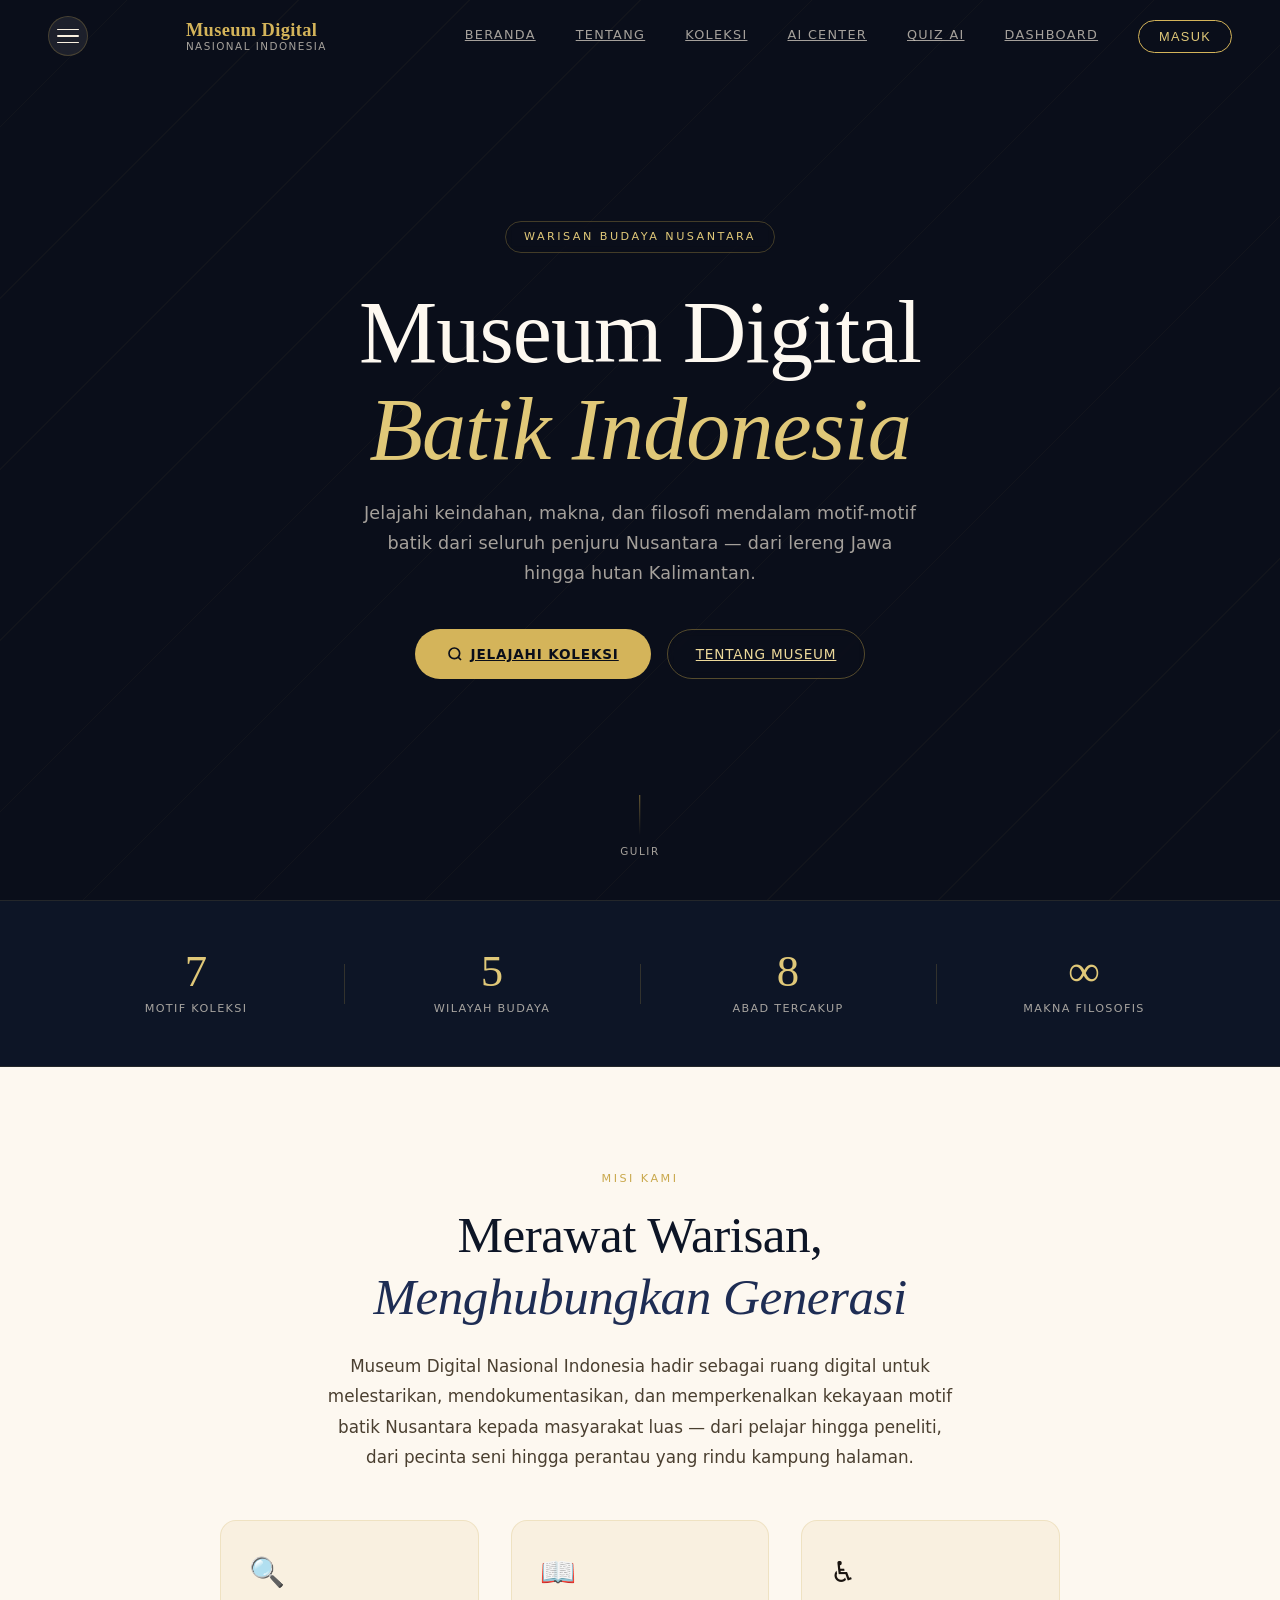
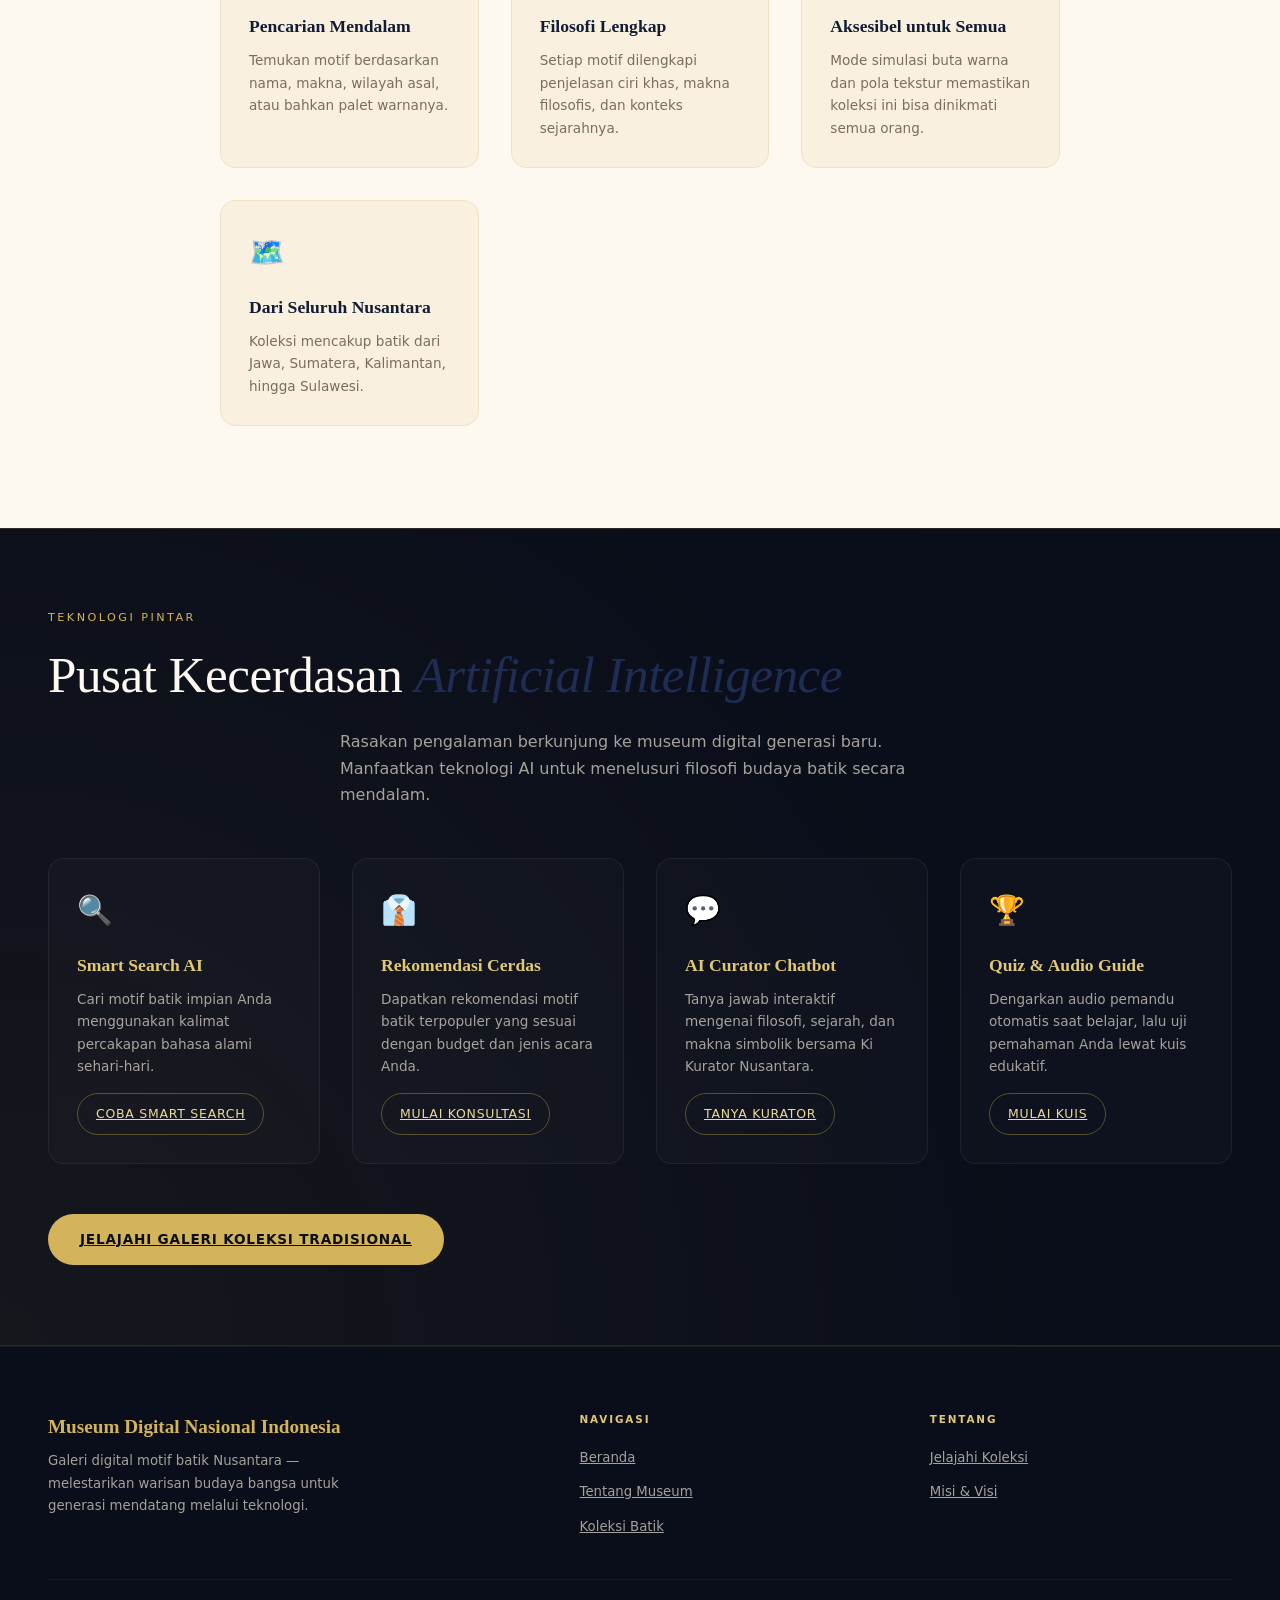
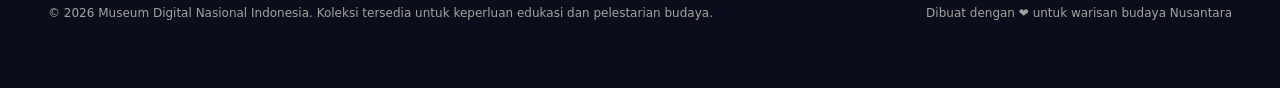
==== index.html @ 7e03e8d4 "Update: Museum Digital" ====
<!DOCTYPE html>
<html lang="id">
  <head>
    <meta charset="UTF-8" />
    <meta name="viewport" content="width=device-width, initial-scale=1.0" />
    <meta name="theme-color" content="#0a0e1a" />
    <meta
      name="description"
      content="Museum Digital Nasional Indonesia — Galeri digital motif batik Nusantara. Jelajahi kekayaan warisan budaya batik dari seluruh penjuru Indonesia."
    />
    <meta name="keywords" content="batik, batik Indonesia, motif batik, museum batik, warisan budaya, Nusantara, galeri batik" />
    <meta name="author" content="Museum Digital Nasional Indonesia" />

    <!-- Open Graph -->
    <meta property="og:type" content="website" />
    <meta property="og:title" content="Museum Digital Nasional Indonesia — Galeri Batik Nusantara" />
    <meta property="og:description" content="Jelajahi koleksi digital motif batik warisan budaya Indonesia — makna, filosofi, dan keindahan dari seluruh Nusantara." />
    <meta property="og:locale" content="id_ID" />

    <title>Museum Digital Nasional Indonesia — Galeri Batik Nusantara</title>

    <!-- Preconnect font -->
    <!-- CSS -->
    <link rel="stylesheet" href="css/style.css" />
    <link rel="stylesheet" href="css/home.css" />
  </head>

  <body>
    <!-- Page transition veil -->
    <div id="page-veil" aria-hidden="true"></div>

    <!-- ===================== NAVBAR ===================== -->
    <nav id="navbar" role="navigation" aria-label="Navigasi utama">
      <div class="navbar__inner">
        <button
          id="accessibility-toggle"
          class="accessibility-toggle"
          aria-label="Buka panel aksesibilitas"
          aria-expanded="false"
          aria-controls="colorblind-popup"
          type="button"
        >
          <span class="accessibility-toggle__line"></span>
          <span class="accessibility-toggle__line"></span>
          <span class="accessibility-toggle__line"></span>
        </button>

        <a href="#hero" class="navbar__logo" aria-label="Museum Digital Nasional Indonesia — ke halaman utama">
          <span class="navbar__logo-title">Museum Digital</span>
          <span class="navbar__logo-sub">Nasional Indonesia</span>
        </a>

        <!-- Hamburger (mobile) -->
        <button
          id="hamburger"
          aria-label="Buka menu navigasi"
          aria-expanded="false"
          aria-controls="nav-menu"
          type="button"
        >
          <span class="hamburger__line"></span>
          <span class="hamburger__line"></span>
          <span class="hamburger__line"></span>
        </button>

        <div id="nav-menu" role="menubar">
          <a href="index.html" class="nav-link nav-link--active" role="menuitem">Beranda</a>
          <a href="about.html" class="nav-link" role="menuitem">Tentang</a>
          <a href="explorer.html" class="nav-link" role="menuitem">Koleksi</a>
          <a href="ai-center.html" class="nav-link" role="menuitem">AI Center</a>
          <a href="quiz.html" class="nav-link" role="menuitem">Quiz AI</a>
          <a href="dashboard.html" class="nav-link" role="menuitem">Dashboard</a>
          <button id="admin-panel-button" class="nav-link nav-link--button btn-small" type="button" aria-label="Buka panel admin" hidden>Admin</button>
          <button id="login-button" class="nav-link nav-link--button" type="button" aria-label="Masuk atau profil pengguna">Masuk</button>
        </div>
      </div>
    </nav>

    <!-- ===================== HERO ===================== -->
    <section id="hero" aria-labelledby="hero-heading">
      <!-- Video latar -->
      <video
        id="hero-video"
        autoplay
        muted
        loop
        playsinline
        preload="auto"
        aria-hidden="true"
      >
        <source src="video/batik.mp4" type="video/mp4" />
      </video>

      <div class="hero__overlay" aria-hidden="true"></div>
      <div class="hero__ornament" aria-hidden="true"></div>

      <div class="hero__content">
        <span class="hero__eyebrow">Warisan Budaya Nusantara</span>

        <h1 class="hero__title" id="hero-heading">
          Museum Digital
          <em>Batik Indonesia</em>
        </h1>

        <p class="hero__subtitle">
          Jelajahi keindahan, makna, dan filosofi mendalam motif-motif batik
          dari seluruh penjuru Nusantara — dari lereng Jawa hingga hutan Kalimantan.
        </p>

        <div class="hero__cta-group">
          <a href="explorer.html" id="hero-cta" class="btn-primary" aria-label="Jelajahi koleksi batik">
            <svg width="16" height="16" viewBox="0 0 24 24" fill="none" stroke="currentColor" stroke-width="2.5" aria-hidden="true">
              <circle cx="11" cy="11" r="8"/><line x1="21" y1="21" x2="16.65" y2="16.65"/>
            </svg>
            Jelajahi Koleksi
          </a>
          <a href="#tentang" class="btn-ghost">
            Tentang Museum
          </a>
        </div>
      </div>

      <div class="hero__scroll-hint" aria-hidden="true">
        <div class="hero__scroll-arrow"></div>
        <span>Gulir</span>
      </div>
    </section>

    <!-- ===================== STATS ===================== -->
    <div id="stats" role="region" aria-label="Statistik koleksi">
      <div class="stats__inner">
        <div class="stat-item">
          <span class="stat-item__value" id="stat-count">—</span>
          <span class="stat-item__label">Motif Koleksi</span>
        </div>
        <div class="stat-item">
          <span class="stat-item__value" id="stat-regions">—</span>
          <span class="stat-item__label">Wilayah Budaya</span>
        </div>
        <div class="stat-item">
          <span class="stat-item__value" id="stat-centuries">—</span>
          <span class="stat-item__label">Abad Tercakup</span>
        </div>
        <div class="stat-item">
          <span class="stat-item__value">∞</span>
          <span class="stat-item__label">Makna Filosofis</span>
        </div>
      </div>
    </div>

    <!-- ===================== TENTANG ===================== -->
    <section id="tentang" aria-labelledby="tentang-heading">
      <div class="tentang__inner">
        <span class="section-eyebrow reveal">Misi Kami</span>
        <h2 class="section-title reveal" id="tentang-heading">
          Merawat Warisan,<br />
          <em>Menghubungkan Generasi</em>
        </h2>
        <p class="tentang__desc reveal">
          Museum Digital Nasional Indonesia hadir sebagai ruang digital untuk melestarikan,
          mendokumentasikan, dan memperkenalkan kekayaan motif batik Nusantara kepada
          masyarakat luas — dari pelajar hingga peneliti, dari pecinta seni hingga perantau
          yang rindu kampung halaman.
        </p>

        <div class="tentang__features">
          <div class="feature-card reveal">
            <span class="feature-card__icon" aria-hidden="true">🔍</span>
            <h3 class="feature-card__title">Pencarian Mendalam</h3>
            <p class="feature-card__desc">
              Temukan motif berdasarkan nama, makna, wilayah asal, atau bahkan palet warnanya.
            </p>
          </div>
          <div class="feature-card reveal">
            <span class="feature-card__icon" aria-hidden="true">📖</span>
            <h3 class="feature-card__title">Filosofi Lengkap</h3>
            <p class="feature-card__desc">
              Setiap motif dilengkapi penjelasan ciri khas, makna filosofis, dan konteks sejarahnya.
            </p>
          </div>
          <div class="feature-card reveal">
            <span class="feature-card__icon" aria-hidden="true">♿</span>
            <h3 class="feature-card__title">Aksesibel untuk Semua</h3>
            <p class="feature-card__desc">
              Mode simulasi buta warna dan pola tekstur memastikan koleksi ini bisa dinikmati semua orang.
            </p>
          </div>
          <div class="feature-card reveal">
            <span class="feature-card__icon" aria-hidden="true">🗺️</span>
            <h3 class="feature-card__title">Dari Seluruh Nusantara</h3>
            <p class="feature-card__desc">
              Koleksi mencakup batik dari Jawa, Sumatera, Kalimantan, hingga Sulawesi.
            </p>
          </div>
        </div>
      </div>
    </section>

    <!-- ===================== AI CENTER PORTAL ===================== -->
    <section id="ai-portal" aria-labelledby="ai-portal-heading" style="padding: 80px clamp(1.5rem, 5vw, 3rem); background: radial-gradient(circle at bottom left, rgba(201,168,76,0.06), transparent 70%), var(--navy-900); color: var(--ivory-100);">
      <div style="max-width: var(--max-width); margin: 0 auto;">
        <div class="text-center" style="margin-bottom: 50px;">
          <span class="section-eyebrow reveal" style="color: var(--gold-400);">Teknologi Pintar</span>
          <h2 class="section-title reveal" id="ai-portal-heading" style="color: var(--ivory-100); margin-top: 10px;">
            Pusat Kecerdasan <em>Artificial Intelligence</em>
          </h2>
          <p class="reveal" style="color: var(--text-light-muted); max-width: 600px; margin: 15px auto 0;">
            Rasakan pengalaman berkunjung ke museum digital generasi baru. Manfaatkan teknologi AI untuk menelusuri filosofi budaya batik secara mendalam.
          </p>
        </div>

        <div class="tentang__features" style="margin-top: 30px;">
          <div class="feature-card reveal" style="background: rgba(255,255,255,0.02); border: 1px solid rgba(255,255,255,0.06);">
            <span class="feature-card__icon" aria-hidden="true">🔍</span>
            <h3 class="feature-card__title" style="color: var(--gold-300);">Smart Search AI</h3>
            <p class="feature-card__desc" style="color: var(--text-light-muted);">
              Cari motif batik impian Anda menggunakan kalimat percakapan bahasa alami sehari-hari.
            </p>
            <a href="ai-center.html" class="btn-ghost btn-small" style="margin-top: 15px; display: inline-block;">Coba Smart Search</a>
          </div>

          <div class="feature-card reveal" style="background: rgba(255,255,255,0.02); border: 1px solid rgba(255,255,255,0.06);">
            <span class="feature-card__icon" aria-hidden="true">👔</span>
            <h3 class="feature-card__title" style="color: var(--gold-300);">Rekomendasi Cerdas</h3>
            <p class="feature-card__desc" style="color: var(--text-light-muted);">
              Dapatkan rekomendasi motif batik terpopuler yang sesuai dengan budget dan jenis acara Anda.
            </p>
            <a href="ai-center.html" class="btn-ghost btn-small" style="margin-top: 15px; display: inline-block;">Mulai Konsultasi</a>
          </div>

          <div class="feature-card reveal" style="background: rgba(255,255,255,0.02); border: 1px solid rgba(255,255,255,0.06);">
            <span class="feature-card__icon" aria-hidden="true">💬</span>
            <h3 class="feature-card__title" style="color: var(--gold-300);">AI Curator Chatbot</h3>
            <p class="feature-card__desc" style="color: var(--text-light-muted);">
              Tanya jawab interaktif mengenai filosofi, sejarah, dan makna simbolik bersama Ki Kurator Nusantara.
            </p>
            <a href="ai-center.html" class="btn-ghost btn-small" style="margin-top: 15px; display: inline-block;">Tanya Kurator</a>
          </div>

          <div class="feature-card reveal" style="background: rgba(255,255,255,0.02); border: 1px solid rgba(255,255,255,0.06);">
            <span class="feature-card__icon" aria-hidden="true">🏆</span>
            <h3 class="feature-card__title" style="color: var(--gold-300);">Quiz & Audio Guide</h3>
            <p class="feature-card__desc" style="color: var(--text-light-muted);">
              Dengarkan audio pemandu otomatis saat belajar, lalu uji pemahaman Anda lewat kuis edukatif.
            </p>
            <a href="quiz.html" class="btn-ghost btn-small" style="margin-top: 15px; display: inline-block;">Mulai Kuis</a>
          </div>
        </div>

        <div class="text-center" style="margin-top: 50px;">
          <a href="explorer.html" class="btn-primary">Jelajahi Galeri Koleksi Tradisional</a>
        </div>
      </div>
    </section>

    <aside id="colorblind-popup" class="colorblind-popup" role="dialog" aria-modal="true" aria-labelledby="cb-popup-title" hidden aria-hidden="true">
      <button id="colorblind-popup-close" class="colorblind-popup__close" aria-label="Tutup mode aksesibilitas" type="button">
        ×
      </button>
      <div class="colorblind-popup__header">
        <p class="cb-mode-group__title">Mode Aksesibilitas</p>
        <h3 id="cb-popup-title" class="colorblind-popup__title">Simulasi Buta Warna</h3>
        <p class="colorblind-popup__text">Klik tombol di bawah untuk melihat bagaimana tampilan batik berubah sesuai tipe buta warna.</p>
      </div>

      <div class="colorblind-popup__content">
          <button class="cb-btn cb-btn--active" data-cb-mode="normal" aria-pressed="true" aria-label="Mode tampilan normal">
            <span class="cb-btn__dot" style="background: linear-gradient(135deg, #e74c3c 33%, #2ecc71 33% 66%, #3498db 66%);"></span>
            Normal
          </button>

          <button class="cb-btn" data-cb-mode="protanopia" aria-pressed="false" aria-label="Simulasi Protanopia — buta warna merah">
            <span class="cb-btn__dot" style="background: linear-gradient(135deg, #808000 33%, #808000 33% 66%, #3498db 66%);"></span>
            Protanopia
          </button>

          <button class="cb-btn" data-cb-mode="deuteranopia" aria-pressed="false" aria-label="Simulasi Deuteranopia — buta warna hijau">
            <span class="cb-btn__dot" style="background: linear-gradient(135deg, #c8a000 33%, #c8a000 33% 66%, #3498db 66%);"></span>
            Deuteranopia
          </button>

          <button class="cb-btn" data-cb-mode="tritanopia" aria-pressed="false" aria-label="Simulasi Tritanopia — buta warna biru">
            <span class="cb-btn__dot" style="background: linear-gradient(135deg, #e74c3c 33%, #00b0b0 33% 66%, #00b0b0 66%);"></span>
            Tritanopia
          </button>

          <p id="cb-status" class="colorblind-popup__status" aria-live="polite" aria-atomic="true">
            Mode tampilan: Normal
          </p>
          <p id="cb-description" class="colorblind-popup__description">Tampilan normal tanpa simulasi buta warna.</p>
        </div>
      </aside>

    <aside id="login-modal" class="login-modal" role="dialog" aria-modal="true" aria-labelledby="login-title" hidden aria-hidden="true">
      <button id="login-close-btn" class="login-modal__close" aria-label="Tutup login" type="button">×</button>
      <div class="login-modal__header">
        <h3 id="login-title">Masuk ke Akun</h3>
        <p class="login-modal__text">Masuk untuk menyimpan motif favorit, membuat akun, atau akses panel admin jika Anda admin.</p>
      </div>
      <div class="login-mode-switch">
        <button type="button" id="login-mode-btn" class="login-mode-btn login-mode-btn--active">Masuk</button>
        <button type="button" id="register-mode-btn" class="login-mode-btn">Daftar</button>
      </div>
      <form id="login-form" class="login-form" autocomplete="off">
        <label class="login-form__label">
          Nama Pengguna
          <input id="login-username" name="username" type="text" required autocomplete="username" />
        </label>
        <label class="login-form__label">
          Kata Sandi
          <input id="login-password" name="password" type="password" required autocomplete="current-password" />
        </label>

        <button id="auth-submit-btn" type="submit" class="btn-primary btn-full">Masuk</button>
        <p id="auth-hint" class="login-form__note">Jika belum punya akun, daftar dulu.</p>
      </form>
      <button id="logout-button" class="btn-ghost btn-full" type="button" hidden>Keluar</button>
      <p id="login-message" class="login-modal__message" aria-live="polite"></p>
    </aside>
    <aside id="admin-panel" class="admin-panel" role="dialog" aria-modal="true" aria-labelledby="admin-panel-title" hidden aria-hidden="true">
      <button id="admin-panel-close" class="admin-panel__close" aria-label="Tutup panel admin" type="button">×</button>
      <div class="admin-panel__header">
        <h3 id="admin-panel-title">Panel Admin</h3>
        <p class="admin-panel__text">Pilih motif yang sudah ada agar data terisi otomatis, atau pilih tambah motif baru.</p>
      </div>
      <form id="admin-form" class="admin-form" autocomplete="off">
        <label class="admin-form__label">
          Pilih Data Batik
          <select id="admin-template" name="template">
            <option value="">Tambah motif baru</option>
          </select>
        </label>
        <div class="admin-form__row">
          <label class="admin-form__label">Nama Motif<input id="admin-name" name="name" type="text" required /></label>
          <label class="admin-form__label">Asal Motif<input id="admin-origin" name="origin" type="text" required /></label>
        </div>
        <div class="admin-form__row">
          <label class="admin-form__label">Abad<input id="admin-century" name="century" type="text" placeholder="XVI" required /></label>
          <label class="admin-form__label">Wilayah<select id="admin-region" name="region" required></select></label>
        </div>
        <div class="admin-form__row">
          <label class="admin-form__label">Path / URL Gambar<input id="admin-image-url" name="imageUrl" type="text" placeholder="img/ceplok-gayo.jpg atau https://..." /></label>
          <label class="admin-form__label">Unggah Foto Utama<input id="admin-image-file" name="imageFile" type="file" accept="image/*" /></label>
        </div>
        <label class="admin-form__label">Foto Terkait (pisahkan dengan koma)<input id="admin-samples" name="samples" type="text" placeholder="img/samples/... , img/samples/..." /></label>
        <label class="admin-form__label">
          Tambah Foto Terkait
          <input id="admin-sample-files" name="sampleFiles" type="file" accept="image/*" multiple />
          <span id="admin-sample-file-status" class="admin-form__hint">Belum ada foto terkait baru dipilih.</span>
        </label>
        <div id="admin-sample-list" class="admin-sample-list" aria-live="polite"></div>
        <div class="admin-form__row admin-form__preview-row">
          <div class="admin-image-preview-wrap">
            <img id="admin-image-preview" class="admin-image-preview" alt="Pratinjau gambar motif" src="" hidden />
            <span id="admin-image-placeholder" class="admin-image-placeholder">Pratinjau gambar akan muncul di sini.</span>
          </div>
        </div>
        <label class="admin-form__label">Ciri Khas Motif<textarea id="admin-feature" name="feature" rows="3" required></textarea></label>
        <label class="admin-form__label">Makna<textarea id="admin-meaning" name="meaning" rows="3" required></textarea></label>
        <label class="admin-form__label">Deskripsi<textarea id="admin-description" name="description" rows="3" required></textarea></label>
        <label class="admin-form__label">Warna Utama (pisahkan dengan koma)<input id="admin-colors" name="colors" type="text" placeholder="Biru Indigo, Merah Tua" required /></label>
        <label class="admin-form__label">Tag Subjek (pisahkan dengan koma)<input id="admin-subjects" name="subjects" type="text" placeholder="Tekstil, Batik Pesisir" /></label>
        <label class="admin-form__label">Nomor Inventaris<input id="admin-accession" name="accession" type="text" placeholder="MDN-2024-XXX" /></label>
        <div style="display:flex; gap:10px;">
          <button id="admin-submit-btn" type="submit" class="btn-primary btn-full">Tambah Motif</button>
          <button id="admin-delete-btn" type="button" class="btn-primary btn-full" style="display:none; background-color:var(--burgundy-500);">Hapus Motif</button>
        </div>
      </form>
      <p id="admin-message" class="admin-message" aria-live="polite"></p>
    </aside>

    <!-- ===================== FOOTER ===================== -->
    <footer id="footer" role="contentinfo">
      <div class="footer__inner">
        <div>
          <p class="footer__brand-name">Museum Digital Nasional Indonesia</p>
          <p class="footer__brand-desc">
            Galeri digital motif batik Nusantara — melestarikan warisan budaya
            bangsa untuk generasi mendatang melalui teknologi.
          </p>
        </div>

        <div>
          <p class="footer__col-title">Navigasi</p>
          <ul class="footer__links">
            <li><a href="#hero">Beranda</a></li>
            <li><a href="#tentang">Tentang Museum</a></li>
            <li><a href="#koleksi">Koleksi Batik</a></li>
          </ul>
        </div>

        <div>
          <p class="footer__col-title">Tentang</p>
          <ul class="footer__links">
            <li><a href="#koleksi">Jelajahi Koleksi</a></li>
            <li><a href="#tentang">Misi & Visi</a></li>
          </ul>
        </div>
      </div>

      <div class="footer__bottom">
        <p>
          © <span id="footer-year"></span> Museum Digital Nasional Indonesia.
          Koleksi tersedia untuk keperluan edukasi dan pelestarian budaya.
        </p>
        <p>Dibuat dengan ❤️ untuk warisan budaya Nusantara</p>
      </div>
    </footer>

    <!-- ===================== SCRIPTS ===================== -->
    <!-- Urutan penting: data → komponen → main -->
    <script src="js/data.js"></script>
    <script src="js/nav.js"></script>
    <script src="js/colorblind.js"></script>
    <script src="js/modal.js"></script>
    <script src="js/auth.js"></script>
    <script src="js/admin.js"></script>
    <script src="js/main.js"></script>

    <!-- Tahun footer -->
    <script>
      const el = document.getElementById("footer-year");
      if (el) el.textContent = new Date().getFullYear();
    </script>
  </body>
</html>
---- css/style.css ----
/* ===================================================================
   style.css — Museum Digital Nasional Indonesia
   Palet: Navy tua, Gold/Emas, Ivory/Krem
   Font: Cormorant Garamond (display) + DM Sans (body)
   =================================================================== */

/* --- 1. FONT --- */
/* Memakai font sistem gratis agar tidak bergantung pada CDN eksternal */

/* --- 2. TOKEN DESAIN --- */
:root {
  --navy-900: #0a0e1a;
  --navy-800: #0d1526;
  --navy-700: #111d35;
  --navy-600: #162140;
  --navy-500: #1e2d54;
  --navy-400: #2d4270;

  --gold-500: #c9a84c;
  --gold-400: #d4b45a;
  --gold-300: #e0c878;
  --gold-200: #edd99a;
  --gold-100: #f7eec6;

  --ivory-100: #fdf8f0;
  --ivory-200: #f9f0e0;
  --ivory-300: #f0e4c8;

  --text-primary: #1a1410;
  --text-secondary: #4a3f30;
  --text-muted: #7a6d5e;
  --text-light: #f9f0e0;
  --text-light-muted: rgba(249, 240, 224, 0.65);

  --font-display: Georgia, "Times New Roman", serif;
  --font-body: system-ui, -apple-system, BlinkMacSystemFont, "Segoe UI", sans-serif;

  --radius-sm: 4px;
  --radius-md: 8px;
  --radius-lg: 16px;
  --radius-xl: 24px;

  --shadow-sm: 0 1px 4px rgba(10, 14, 26, 0.12);
  --shadow-md: 0 4px 20px rgba(10, 14, 26, 0.18);
  --shadow-lg: 0 8px 40px rgba(10, 14, 26, 0.28);
  --shadow-xl: 0 16px 60px rgba(10, 14, 26, 0.4);

  --transition-fast: 150ms ease;
  --transition-base: 280ms cubic-bezier(0.4, 0, 0.2, 1);
  --transition-slow: 480ms cubic-bezier(0.4, 0, 0.2, 1);

  --nav-height: 72px;
  --sidebar-width: 280px;
  --max-width: 1340px;
}

/* --- 3. RESET & BASE --- */
*, *::before, *::after { box-sizing: border-box; margin: 0; padding: 0; }

html {
  scroll-behavior: smooth;
  -webkit-font-smoothing: antialiased;
  text-rendering: optimizeLegibility;
}

@media (prefers-reduced-motion: reduce) {
  html { scroll-behavior: auto; }
  *, *::before, *::after { animation-duration: 0.01ms !important; transition-duration: 0.01ms !important; }
}

body {
  font-family: var(--font-body);
  font-size: 1rem;
  line-height: 1.65;
  color: var(--text-primary);
  background-color: var(--ivory-100);
  overflow-x: hidden;
}

body.dark-page {
  background-color: var(--navy-900) !important;
  color: var(--ivory-100) !important;
}

body.body--modal-open,
body.body--menu-open,
body.body--cb-open { overflow: hidden; }

#page-veil {
  position: fixed; inset: 0; z-index: 190;
  background: var(--navy-900);
  opacity: 0; pointer-events: none;
  transition: opacity var(--transition-slow);
}
#page-veil.page-veil--active { opacity: 1; pointer-events: all; }

/* --- 5. NAVBAR --- */
#navbar {
  position: fixed; top: 0; left: 0; right: 0; z-index: 100;
  height: var(--nav-height);
  display: flex; align-items: center;
  padding: 0 clamp(1.5rem, 4vw, 3rem);
  background: transparent;
  transition: background var(--transition-base), box-shadow var(--transition-base), backdrop-filter var(--transition-base);
}

#navbar.navbar--scrolled {
  background: rgba(10, 14, 26, 0.96);
  backdrop-filter: blur(12px) saturate(1.4);
  -webkit-backdrop-filter: blur(12px) saturate(1.4);
  box-shadow: 0 1px 0 rgba(201, 168, 76, 0.15), var(--shadow-md);
}

.navbar__inner {
  position: relative;
  display: flex; align-items: center; justify-content: space-between;
  width: 100%; max-width: var(--max-width); margin: 0 auto;
}

.navbar__logo {
  display: flex; flex-direction: column; line-height: 1;
  text-decoration: none;
  margin: 0 auto;
}
.navbar__logo-title {
  font-family: var(--font-display); font-size: 1.15rem; font-weight: 600;
  color: var(--gold-400); letter-spacing: 0.02em;
}
.navbar__logo-sub {
  font-size: 0.65rem; font-weight: 400; letter-spacing: 0.14em;
  text-transform: uppercase; color: var(--text-light-muted);
  margin-top: 1px;
}

#nav-menu {
  display: flex; align-items: center; gap: 2.5rem;
}

.nav-link {
  font-size: 0.8rem; font-weight: 500; letter-spacing: 0.1em;
  text-transform: uppercase; color: var(--text-light-muted);
  transition: color var(--transition-fast);
  position: relative; padding-bottom: 2px;
}
.nav-link::after {
  content: ""; position: absolute; bottom: -2px; left: 0; right: 0; height: 1px;
  background: var(--gold-400); transform: scaleX(0); transform-origin: left;
  transition: transform var(--transition-base);
}
.nav-link:hover { color: var(--text-light); }
.nav-link:hover::after,
.nav-link--active::after { transform: scaleX(1); }
.nav-link--active { color: var(--gold-300); }

.nav-link--button {
  background: transparent;
  border: 1px solid var(--gold-400);
  border-radius: 999px;
  padding: 8px 20px;
  color: var(--gold-300) !important;
  cursor: pointer;
  transition: background var(--transition-fast), color var(--transition-fast);
}
.nav-link--button:hover {
  background: var(--gold-400);
  color: var(--navy-900) !important;
}

/* Hamburger */
#hamburger {
  display: none; flex-direction: column; justify-content: center; gap: 5px;
  width: 40px; height: 40px; padding: 8px;
  background: none; border: none; cursor: pointer;
  z-index: 110; position: relative;
}
.accessibility-toggle {
  position: absolute; left: 0; top: 50%; transform: translateY(-50%);
  display: inline-flex; flex-direction: column; justify-content: center; gap: 5px;
  width: 40px; height: 40px; padding: 8px;
  border-radius: 999px; border: 1px solid rgba(201, 168, 76, 0.25);
  background: rgba(255, 255, 255, 0.08); color: var(--text-light);
  cursor: pointer; z-index: 120;
  backdrop-filter: blur(8px);
}
.accessibility-toggle:hover,
.accessibility-toggle:focus-visible {
  background: rgba(255, 255, 255, 0.14);
  outline: none;
}
.accessibility-toggle__line,
.hamburger__line {
  display: block; width: 100%; height: 1.5px;
  background: currentColor; border-radius: 2px;
  transition: transform var(--transition-base), opacity var(--transition-fast);
  transform-origin: center;
}

.colorblind-popup {
  position: fixed;
  top: 0;
  left: 0;
  width: min(380px, calc(100vw - 1rem));
  height: 100vh;
  max-height: 100vh;
  overflow: auto;
  background: rgba(10, 14, 26, 0.98);
  border: none;
  border-right: 1px solid rgba(201, 168, 76, 0.24);
  border-radius: 0;
  box-shadow: 28px 0 80px rgba(0, 0, 0, 0.5);
  padding: calc(var(--nav-height) + 1.5rem) 1.5rem 1.5rem;
  z-index: 220;
  backdrop-filter: blur(12px);
  animation: slideInLeft 0.3s cubic-bezier(0.16, 1, 0.3, 1) forwards;
}

@keyframes slideInLeft {
  from { transform: translateX(-100%); opacity: 0; }
  to { transform: translateX(0); opacity: 1; }
}
.colorblind-popup__header { margin-bottom: 0.9rem; padding-right: 2rem; }
.colorblind-popup__title {
  font-family: var(--font-display); font-size: 1.15rem; color: var(--ivory-100); margin-top: 0.25rem;
}
.colorblind-popup__text {
  margin-top: 0.75rem; color: var(--text-light-muted); font-size: 0.92rem; line-height: 1.6;
}
.colorblind-popup__content {
  display: flex; flex-direction: column; gap: 0.75rem;
}
.colorblind-popup__content .cb-btn {
  width: 100%; justify-content: flex-start;
}
.colorblind-popup__content .cb-btn:hover,
.colorblind-popup__content .cb-btn--active {
  background: rgba(255, 255, 255, 0.08);
}
.colorblind-popup__status {
  margin-top: 0.5rem; font-size: 0.78rem; color: var(--gold-300); font-style: italic;
}
.colorblind-popup__description {
  font-size: 0.88rem; color: var(--text-light-muted); line-height: 1.6; margin-top: 0.4rem;
}
#hamburger.hamburger--active .hamburger__line:nth-child(1) { transform: translateY(6.5px) rotate(45deg); }
#hamburger.hamburger--active .hamburger__line:nth-child(2) { opacity: 0; }
#hamburger.hamburger--active .hamburger__line:nth-child(3) { transform: translateY(-6.5px) rotate(-45deg); }

.accessibility-toggle__line {
  display: block; width: 100%; height: 1.5px; background: currentColor; border-radius: 2px;
}

/* --- 6. HERO --- */
#hero {
  position: relative; height: 100svh; min-height: 600px;
  display: flex; align-items: center; justify-content: center;
  overflow: hidden;
  background: var(--navy-900);
}

#hero-video {
  position: absolute; inset: 0; width: 100%; height: 100%;
  object-fit: cover; z-index: 0;
  opacity: 0.55;
}

/* Fallback jika video gagal */
.hero--no-video { background: linear-gradient(145deg, var(--navy-900) 0%, #1a2a5e 50%, var(--navy-800) 100%); }

.hero__overlay {
  position: absolute; inset: 0; z-index: 1;
  background: linear-gradient(
    180deg,
    rgba(10, 14, 26, 0.55) 0%,
    rgba(10, 14, 26, 0.3) 40%,
    rgba(10, 14, 26, 0.7) 80%,
    rgba(10, 14, 26, 0.9) 100%
  );
}

/* Dekorasi garis emas abstrak */
.hero__ornament {
  position: absolute; inset: 0; z-index: 1; pointer-events: none;
  background-image:
    repeating-linear-gradient(
      -45deg,
      transparent,
      transparent 120px,
      rgba(201, 168, 76, 0.04) 120px,
      rgba(201, 168, 76, 0.04) 121px
    );
}

.hero__content {
  position: relative; z-index: 2;
  text-align: center;
  padding: clamp(1rem, 4vw, 3rem);
  max-width: 820px;
}

.hero__eyebrow {
  display: inline-block;
  font-size: 0.7rem; font-weight: 500; letter-spacing: 0.22em;
  text-transform: uppercase; color: var(--gold-300);
  border: 1px solid rgba(201, 168, 76, 0.3);
  padding: 6px 18px; border-radius: 100px;
  margin-bottom: 2rem;
  backdrop-filter: blur(4px);
}

.hero__title {
  font-family: var(--font-display); font-weight: 300;
  font-size: clamp(2.6rem, 7vw, 5.5rem);
  color: var(--ivory-100); line-height: 1.1;
  letter-spacing: -0.01em;
  margin-bottom: 1.25rem;
}
.hero__title em {
  font-style: italic; color: var(--gold-300);
  display: block;
}

.hero__subtitle {
  font-size: clamp(0.9rem, 1.8vw, 1.1rem); font-weight: 300;
  color: var(--text-light-muted); line-height: 1.7;
  max-width: 560px; margin: 0 auto 2.5rem;
  letter-spacing: 0.01em;
}

.hero__cta-group { display: flex; gap: 1rem; justify-content: center; flex-wrap: wrap; }

.btn-primary {
  display: inline-flex; align-items: center; gap: 8px;
  padding: 14px 32px; border-radius: 100px;
  background: var(--gold-400); color: var(--navy-900);
  font-size: 0.85rem; font-weight: 600; letter-spacing: 0.06em;
  text-transform: uppercase;
  transition: background var(--transition-fast), transform var(--transition-fast), box-shadow var(--transition-base);
  box-shadow: 0 0 0 0 rgba(212, 180, 90, 0.4);
}
.btn-primary:hover {
  background: var(--gold-300); transform: translateY(-1px);
  box-shadow: 0 6px 24px rgba(212, 180, 90, 0.35);
}
.btn-primary:active { transform: translateY(0); }

.btn-ghost {
  display: inline-flex; align-items: center; gap: 8px;
  padding: 13px 28px; border-radius: 100px;
  border: 1px solid rgba(201, 168, 76, 0.4);
  color: var(--gold-200); font-size: 0.85rem; font-weight: 500;
  letter-spacing: 0.06em; text-transform: uppercase;
  transition: border-color var(--transition-fast), background var(--transition-fast), color var(--transition-fast);
  backdrop-filter: blur(4px);
}
.btn-ghost:hover {
  border-color: var(--gold-400); background: rgba(201, 168, 76, 0.1);
  color: var(--gold-300);
}
.btn-ghost--active {
  background: rgba(201, 168, 76, 0.16);
  border-color: rgba(201, 168, 76, 0.65);
  color: var(--gold-100);
}
.btn-small {
  padding: 10px 18px;
  font-size: 0.78rem;
  border-radius: 999px;
}
.btn-full {
  width: 100%; justify-content: center;
}

.login-modal {
  position: fixed;
  top: 50%; left: 50%; transform: translate(-50%, -50%);
  width: min(420px, calc(100vw - 2rem));
  max-width: 100%;
  background: var(--ivory-100);
  color: var(--text-primary);
  border-radius: var(--radius-xl);
  box-shadow: var(--shadow-xl);
  padding: 1.5rem 1.5rem 1.2rem;
  z-index: 250;
  border: 1px solid rgba(10, 14, 26, 0.08);
}
.login-modal__close {
  position: absolute; top: 1rem; right: 1rem;
  background: transparent; border: none;
  font-size: 1.65rem; color: var(--text-primary);
  cursor: pointer;
}
.login-modal__header {
  margin-bottom: 1rem;
}
.login-modal__text {
  color: #111; font-size: 0.95rem; line-height: 1.6; font-weight: 500;
}
.login-form {
  display: grid; gap: 1rem;
}
.login-form__label {
  display: grid; gap: 0.4rem;
  font-size: 0.95rem; color: #000; font-weight: 700;
}
.login-form__label input {
  width: 100%; padding: 0.95rem 1rem;
  border: 1px solid rgba(201, 168, 76, 0.5);
  border-radius: var(--radius-md);
  background: #fff; color: #000; font-weight: 500;
}
.login-form__note {
  color: #333; font-size: 0.85rem; line-height: 1.5; font-weight: 600;
}
.login-modal__message {
  min-height: 1.2rem; margin-top: 0.85rem;
  color: #000; font-size: 0.95rem; font-weight: 600;
}

.login-mode-switch {
  display: grid; grid-template-columns: repeat(2, minmax(0, 1fr)); gap: 0.75rem;
  margin-bottom: 1rem;
}

.login-mode-btn {
  border: 1px solid rgba(201, 168, 76, 0.5);
  background: var(--ivory-100);
  color: #111;
  padding: 0.95rem 1rem;
  border-radius: var(--radius-md);
  cursor: pointer;
  font-size: 0.95rem;
  font-weight: 700;
  transition: all 0.25s;
}

.login-mode-btn--active {
  background: var(--navy-900);
  color: var(--ivory-100);
  border-color: rgba(201, 168, 76, 0.5);
}

.admin-panel {
  position: fixed;
  top: 50%; left: 50%; transform: translate(-50%, -50%);
  width: min(760px, calc(100vw - 2rem));
  max-height: calc(100vh - 3rem);
  overflow: auto;
  background: var(--ivory-100);
  color: var(--text-primary);
  border-radius: var(--radius-xl);
  box-shadow: var(--shadow-xl);
  padding: 1.5rem;
  z-index: 260;
  border: 1px solid rgba(10, 14, 26, 0.08);
}

.admin-panel__close {
  position: absolute; top: 1rem; right: 1rem;
  background: transparent; border: none;
  font-size: 1.75rem; color: var(--text-primary);
  cursor: pointer;
}

.admin-panel__header {
  margin-bottom: 1rem;
}

.admin-panel__text {
  color: var(--text-secondary); font-size: 0.95rem; line-height: 1.6;
}

.admin-form {
  display: grid; gap: 1rem;
}

.admin-form__row {
  display: grid; grid-template-columns: repeat(2, minmax(0, 1fr)); gap: 1rem;
}

.admin-form__preview-row {
  grid-column: 1 / -1;
}

.admin-form__label {
  display: grid; gap: 0.4rem;
  font-size: 0.9rem; color: var(--text-secondary);
}

.admin-form__label input,
.admin-form__label textarea,
.admin-form__label select {
  width: 100%; padding: 0.95rem 1rem;
  border: 1px solid rgba(201, 168, 76, 0.25);
  border-radius: var(--radius-md);
  background: #fff; color: var(--text-primary);
}
.admin-form__label input {
  min-width: 0;
  text-overflow: ellipsis;
}
.admin-form__hint {
  color: var(--text-muted);
  font-size: 0.78rem;
  line-height: 1.4;
}
.admin-sample-list {
  display: grid;
  gap: 0.5rem;
}
.admin-sample-list__empty {
  color: var(--text-muted);
  font-size: 0.82rem;
}
.admin-sample-item {
  display: grid;
  grid-template-columns: minmax(0, 1fr) auto;
  gap: 0.75rem;
  align-items: center;
  padding: 0.65rem 0.75rem;
  border: 1px solid rgba(201, 168, 76, 0.18);
  border-radius: var(--radius-md);
  background: rgba(255, 255, 255, 0.68);
}
.admin-sample-item__text {
  min-width: 0;
  overflow: hidden;
  text-overflow: ellipsis;
  white-space: nowrap;
  color: var(--text-secondary);
  font-size: 0.82rem;
}
.admin-sample-item__delete {
  border: 1px solid rgba(132, 32, 41, 0.24);
  border-radius: var(--radius-sm);
  background: #fff;
  color: #842029;
  cursor: pointer;
  font-size: 0.76rem;
  padding: 0.35rem 0.65rem;
}
.admin-sample-item__delete:hover,
.admin-sample-item__delete:focus-visible {
  background: rgba(132, 32, 41, 0.08);
  outline: none;
}

.admin-image-preview-wrap {
  min-height: 200px;
  border: 1px dashed rgba(201, 168, 76, 0.5);
  border-radius: var(--radius-md);
  display: grid; place-items: center;
  background: #fff;
  padding: 1rem;
}

.admin-image-preview {
  max-width: 100%; max-height: 220px;
  border-radius: var(--radius-md);
  object-fit: contain;
  display: block;
}

.admin-image-placeholder {
  color: var(--text-muted);
  font-size: 0.95rem;
  text-align: center;
}

.admin-message {
  min-height: 1.35rem;
  margin-top: 0.85rem;
  font-size: 0.95rem;
}

.admin-message--success {
  color: #0f5132;
}

.admin-message--error {
  color: #842029;
}

.hero__scroll-hint {
  position: absolute; bottom: 2.5rem; left: 50%; transform: translateX(-50%);
  z-index: 2; display: flex; flex-direction: column; align-items: center; gap: 8px;
  color: var(--text-light-muted); font-size: 0.65rem; letter-spacing: 0.15em;
  text-transform: uppercase;
  animation: scrollBounce 2s ease-in-out infinite;
}
.hero__scroll-arrow {
  width: 1px; height: 40px;
  background: linear-gradient(to bottom, rgba(201,168,76,0.6), transparent);
}
@keyframes scrollBounce {
  0%, 100% { transform: translateX(-50%) translateY(0); opacity: 0.7; }
  50% { transform: translateX(-50%) translateY(6px); opacity: 1; }
}

/* --- 7. STATS STRIP --- */
#stats {
  background: var(--navy-800);
  border-top: 1px solid rgba(201, 168, 76, 0.12);
  border-bottom: 1px solid rgba(201, 168, 76, 0.12);
  padding: 2rem clamp(1.5rem, 4vw, 3rem);
}

.stats__inner {
  max-width: var(--max-width); margin: 0 auto;
  display: flex; gap: 0; justify-content: center;
  flex-wrap: wrap;
}

.stat-item {
  flex: 1; min-width: 160px; text-align: center;
  padding: 1rem 2rem;
  position: relative;
}
.stat-item + .stat-item::before {
  content: ""; position: absolute; left: 0; top: 50%;
  transform: translateY(-50%); height: 40px; width: 1px;
  background: rgba(201, 168, 76, 0.2);
}
.stat-item__value {
  font-family: var(--font-display); font-size: 2.8rem; font-weight: 300;
  color: var(--gold-300); line-height: 1;
  display: block;
}
.stat-item__label {
  font-size: 0.7rem; letter-spacing: 0.12em; text-transform: uppercase;
  color: var(--text-light-muted); margin-top: 6px; display: block;
}

/* --- 8. TENTANG --- */
#tentang {
  padding: clamp(4rem, 8vw, 7rem) clamp(1.5rem, 4vw, 3rem);
  background: var(--ivory-100);
}

.tentang__inner {
  max-width: 840px; margin: 0 auto; text-align: center;
}

.section-eyebrow {
  font-size: 0.7rem; font-weight: 500; letter-spacing: 0.22em;
  text-transform: uppercase; color: var(--gold-500);
  display: block; margin-bottom: 1rem;
}

.section-title {
  font-family: var(--font-display); font-weight: 300;
  font-size: clamp(2rem, 4.5vw, 3.2rem);
  color: var(--navy-800); line-height: 1.2;
  letter-spacing: -0.01em; margin-bottom: 1.5rem;
}
.section-title em { font-style: italic; color: var(--navy-500); }

.tentang__desc {
  font-size: 1.05rem; color: var(--text-secondary); line-height: 1.8;
  max-width: 640px; margin: 0 auto 3rem;
}

.tentang__features {
  display: grid; grid-template-columns: repeat(auto-fit, minmax(200px, 1fr));
  gap: 2rem; text-align: left; margin-top: 3rem;
}

.feature-card {
  padding: 1.75rem;
  border: 1px solid rgba(201, 168, 76, 0.2);
  border-radius: var(--radius-lg);
  background: var(--ivory-200);
  transition: transform var(--transition-base), box-shadow var(--transition-base);
}
.feature-card:hover { transform: translateY(-3px); box-shadow: var(--shadow-md); }

.feature-card__icon {
  font-size: 1.8rem; margin-bottom: 1rem; display: block;
}
.feature-card__title {
  font-family: var(--font-display); font-size: 1.1rem; font-weight: 600;
  color: var(--navy-700); margin-bottom: 0.5rem;
}
.feature-card__desc {
  font-size: 0.85rem; color: var(--text-muted); line-height: 1.65;
}

/* --- 9. KOLEKSI / EXPLORER --- */
#koleksi {
  padding: clamp(4rem, 8vw, 7rem) 0 clamp(4rem, 8vw, 6rem);
  background: var(--ivory-200);
}

.koleksi__header {
  padding: 0 clamp(1.5rem, 4vw, 3rem);
  max-width: var(--max-width); margin: 0 auto 3rem;
  text-align: center;
}

.explorer__layout {
  max-width: var(--max-width); margin: 0 auto;
  padding: 0 clamp(1rem, 3vw, 2.5rem);
  display: grid;
  grid-template-columns: var(--sidebar-width) 1fr;
  gap: 2.5rem;
  align-items: start;
}

/* --- SIDEBAR FILTER --- */
.explorer__sidebar {
  position: sticky; top: calc(var(--nav-height) + 1.5rem);
  background: var(--ivory-100);
  border: 1px solid rgba(201, 168, 76, 0.18);
  border-radius: var(--radius-xl);
  padding: 1.75rem 1.5rem;
  box-shadow: var(--shadow-sm);
}

.sidebar__title {
  font-size: 0.65rem; font-weight: 600; letter-spacing: 0.18em;
  text-transform: uppercase; color: var(--text-muted);
  margin-bottom: 1.25rem; padding-bottom: 0.75rem;
  border-bottom: 1px solid rgba(201, 168, 76, 0.15);
}

.sidebar__group { margin-bottom: 1.75rem; }
.sidebar__group-label {
  font-size: 0.75rem; font-weight: 500; color: var(--text-secondary);
  margin-bottom: 0.6rem; display: block;
}

/* Search input */
.search-input-wrap {
  position: relative;
}
.search-input-wrap svg {
  position: absolute; left: 12px; top: 50%; transform: translateY(-50%);
  color: var(--text-muted); pointer-events: none;
}
#search-input {
  width: 100%; padding: 10px 12px 10px 38px;
  border: 1px solid rgba(201, 168, 76, 0.25);
  border-radius: var(--radius-md);
  background: var(--ivory-200);
  font-size: 0.85rem; color: var(--text-primary);
  transition: border-color var(--transition-fast), box-shadow var(--transition-fast);
  appearance: none;
}
#search-input::placeholder { color: var(--text-muted); }
#search-input:focus {
  border-color: var(--gold-400); outline: none;
  box-shadow: 0 0 0 3px rgba(201, 168, 76, 0.15);
}

/* Region select */
#region-filter {
  width: 100%; padding: 10px 36px 10px 12px;
  border: 1px solid rgba(201, 168, 76, 0.25);
  border-radius: var(--radius-md);
  background: var(--ivory-200);
  font-size: 0.85rem; color: var(--text-primary);
  cursor: pointer;
  appearance: none;
  background-image: url("data:image/svg+xml,%3Csvg xmlns='http://www.w3.org/2000/svg' width='12' height='12' viewBox='0 0 24 24' fill='none' stroke='%237a6d5e' stroke-width='2'%3E%3Cpolyline points='6 9 12 15 18 9'/%3E%3C/svg%3E");
  background-repeat: no-repeat;
  background-position: right 12px center;
  transition: border-color var(--transition-fast);
}
#region-filter:focus {
  border-color: var(--gold-400); outline: none;
  box-shadow: 0 0 0 3px rgba(201, 168, 76, 0.15);
}

/* Color swatches */
#color-swatches {
  display: flex; flex-wrap: wrap; gap: 8px;
}

.color-filter-btn {
  display: flex; flex-direction: column; align-items: center; gap: 5px;
  padding: 4px; border-radius: var(--radius-md);
  border: 2px solid transparent;
  transition: border-color var(--transition-fast), transform var(--transition-fast);
  cursor: pointer; background: none;
}
.color-filter-btn:hover { transform: scale(1.05); }
.color-filter-btn--active { border-color: var(--gold-400); }
.color-filter-btn--active .color-filter-swatch { box-shadow: 0 0 0 2px var(--gold-200); }

.color-filter-swatch { border-radius: var(--radius-sm); display: block; }

.color-filter-label {
  font-size: 0.6rem; font-weight: 500; letter-spacing: 0.04em;
  color: var(--text-muted); white-space: nowrap;
}

/* Reset filter button */
.btn-reset-filter {
  font-size: 0.75rem; color: var(--text-muted); font-weight: 500;
  padding: 8px 14px; border-radius: var(--radius-md);
  border: 1px solid rgba(201, 168, 76, 0.2);
  background: var(--ivory-200);
  transition: color var(--transition-fast), border-color var(--transition-fast);
  cursor: pointer;
}
.btn-reset-filter:hover { color: var(--navy-600); border-color: var(--gold-400); }

/* Results counter */
.explorer__top-bar {
  display: flex; align-items: center; justify-content: space-between;
  margin-bottom: 1.5rem;
}
#results-count {
  font-size: 0.8rem; color: var(--text-muted); font-weight: 400;
}

/* --- GRID KARTU BATIK --- */
#batik-grid {
  display: grid;
  grid-template-columns: repeat(auto-fill, minmax(220px, 1fr));
  gap: 1.5rem;
}

/* Animasi masuk kartu */
@keyframes cardFadeIn {
  from { opacity: 0; transform: translateY(16px); }
  to { opacity: 1; transform: translateY(0); }
}

.batik-card {
  background: var(--ivory-100);
  border: 1px solid rgba(201, 168, 76, 0.14);
  border-radius: var(--radius-lg);
  overflow: hidden; cursor: pointer;
  transition: transform var(--transition-base), box-shadow var(--transition-base), border-color var(--transition-base);
  animation: cardFadeIn 0.4s ease both;
}
.batik-card:hover {
  transform: translateY(-4px);
  box-shadow: var(--shadow-lg);
  border-color: rgba(201, 168, 76, 0.4);
}
.batik-card:active { transform: translateY(-2px); }

.batik-card__image-wrap {
  aspect-ratio: 4/3; overflow: hidden;
  background: linear-gradient(135deg, rgba(10, 14, 26, 0.98), rgba(64, 76, 111, 0.88));
  position: relative;
}
.batik-card__image {
  width: 100%; height: 100%; object-fit: cover;
  position: absolute; inset: 0; z-index: 1;
  transition: transform 0.6s cubic-bezier(0.4, 0, 0.2, 1);
}
.batik-card:hover .batik-card__image { transform: scale(1.04); }

.batik-card__placeholder {
  position: absolute; inset: 0; z-index: 0;
  display: flex; flex-direction: column; align-items: center; justify-content: center;
  gap: 0.45rem; padding: 1rem; text-align: center;
  color: var(--ivory-100); background: linear-gradient(135deg, rgba(10, 14, 26, 0.98), rgba(64, 76, 111, 0.88));
}
.batik-card__image-wrap.image-fallback-active .batik-card__image { display: none; }
.batik-card__image-wrap.image-fallback-active .batik-card__placeholder { display: flex; }
.batik-card__placeholder-icon {
  font-size: 1.8rem;
}
.batik-card__placeholder-text {
  font-size: 0.7rem; font-weight: 600; letter-spacing: 0.16em; text-transform: uppercase;
  opacity: 0.9;
}

.batik-card__body { padding: 1rem 1.1rem 1.25rem; }

.batik-card__name {
  font-family: var(--font-display); font-size: 1.1rem; font-weight: 600;
  color: var(--navy-800); line-height: 1.3; margin-bottom: 0.35rem;
}

.batik-card__origin {
  display: flex; align-items: center; gap: 5px;
  font-size: 0.78rem; color: var(--text-muted);
  margin-bottom: 0.75rem;
}

.batik-card__colors {
  display: flex; gap: 5px; flex-wrap: wrap;
}
.batik-card__color-dot {
  width: 14px; height: 14px; border-radius: 50%;
  border: 1px solid rgba(0,0,0,0.08);
  flex-shrink: 0;
}

/* Empty state */
.grid-empty {
  grid-column: 1 / -1; text-align: center;
  padding: 5rem 2rem;
}
.grid-empty-icon { font-size: 3rem; margin-bottom: 1rem; }
.grid-empty-title {
  font-family: var(--font-display); font-size: 1.5rem; font-weight: 600;
  color: var(--navy-700); margin-bottom: 0.5rem;
}
.grid-empty-desc {
  font-size: 0.9rem; color: var(--text-muted); margin-bottom: 1.5rem;
}

/* --- 10. MODE BUTA WARNA --- */

.cb-mode-group {
  display: flex; flex-direction: column; gap: 0.75rem;
  flex: 1; min-width: 220px;
}
.cb-mode-group__title {
  font-size: 0.65rem; letter-spacing: 0.15em; text-transform: uppercase;
  color: rgba(201, 168, 76, 0.6); font-weight: 500;
}

.cb-btn {
  display: flex; align-items: center; gap: 12px;
  padding: 12px 16px; border-radius: var(--radius-md);
  border: 1px solid rgba(201, 168, 76, 0.15);
  background: rgba(201, 168, 76, 0.04);
  color: var(--text-light-muted);
  font-size: 0.85rem; font-weight: 400;
  text-align: left; cursor: pointer;
  transition: all var(--transition-fast);
}
.cb-btn:hover { border-color: rgba(201, 168, 76, 0.4); color: var(--text-light); background: rgba(201, 168, 76, 0.08); }
.cb-btn--active {
  border-color: var(--gold-400); background: rgba(201, 168, 76, 0.15);
  color: var(--gold-200);
}
.cb-btn__dot {
  width: 12px; height: 12px; border-radius: 50%;
  flex-shrink: 0;
}

#cb-status {
  font-size: 0.75rem; color: var(--gold-300);
  margin-top: 1.5rem; font-style: italic;
  min-height: 1.2em;
}

/* --- 11. MODAL --- */
#modal-overlay {
  position: fixed; inset: 0; z-index: 200;
  background: rgba(10, 14, 26, 0.85);
  backdrop-filter: blur(6px) saturate(0.8);
  -webkit-backdrop-filter: blur(6px) saturate(0.8);
  opacity: 0; pointer-events: none;
  transition: opacity var(--transition-base);
  display: flex; align-items: center; justify-content: center;
  padding: clamp(1rem, 3vw, 2rem);
  overflow-y: auto;
}
#modal-overlay.modal-overlay--open {
  opacity: 1; pointer-events: all;
}

.motif-modal {
  position: relative;
  width: 100%; max-width: 1020px; max-height: 90vh;
  background: var(--ivory-100);
  border-radius: var(--radius-xl);
  border: 1px solid rgba(201, 168, 76, 0.2);
  overflow: hidden;
  transform: translateY(24px) scale(0.97);
  transition: transform var(--transition-slow);
  box-shadow: var(--shadow-xl);
}
.motif-modal--open { transform: translateY(0) scale(1); }

.modal-inner {
  overflow-y: auto; max-height: 90vh;
  scrollbar-width: thin; scrollbar-color: var(--ivory-300) transparent;
}
.modal-inner::-webkit-scrollbar { width: 5px; }
.modal-inner::-webkit-scrollbar-thumb { background: var(--ivory-300); border-radius: 10px; }

.modal-close {
  position: absolute; top: 1.25rem; right: 1.25rem; z-index: 10;
  width: 38px; height: 38px; display: flex; align-items: center; justify-content: center;
  border-radius: 50%; background: rgba(255,255,255,0.9);
  border: 1px solid rgba(201, 168, 76, 0.2); color: var(--text-secondary);
  transition: background var(--transition-fast), color var(--transition-fast), transform var(--transition-fast);
  box-shadow: var(--shadow-sm);
}
.modal-close:hover { background: var(--navy-700); color: var(--ivory-100); transform: scale(1.05); }

.modal-layout {
  display: grid; grid-template-columns: 340px 1fr; min-height: 540px;
}

/* Kolom kiri modal */
.modal-image-col {
  background: var(--navy-900);
  display: flex; flex-direction: column;
}
.modal-image-wrap {
  flex: 1; min-height: 260px; position: relative;
  overflow: hidden; background: linear-gradient(135deg, rgba(10, 14, 26, 0.98), rgba(64, 76, 111, 0.88));
}
.modal-image-wrap img {
  width: 100%; height: 100%; object-fit: contain;
  position: absolute; inset: 0; z-index: 1;
}
.modal-image-placeholder {
  position: absolute; inset: 0; z-index: 0;
  display: flex; flex-direction: column; align-items: center; justify-content: center;
  gap: 0.65rem; padding: 1.5rem; text-align: center;
  color: var(--ivory-100); background: linear-gradient(135deg, rgba(10, 14, 26, 0.98), rgba(64, 76, 111, 0.88));
}
.modal-image-wrap.image-fallback-active .modal-image-placeholder { display: flex; }
.modal-image-wrap.image-fallback-active #modal-main-img { display: none; }
.modal-image-placeholder-icon {
  font-size: 2.2rem;
}
.modal-image-placeholder-text {
  font-size: 0.72rem; font-weight: 600; letter-spacing: 0.16em; text-transform: uppercase;
  opacity: 0.9;
}

.modal-palette {
  padding: 1.25rem;
  border-top: 1px solid rgba(201, 168, 76, 0.15);
}
.modal-palette-title {
  font-size: 0.65rem; letter-spacing: 0.15em; text-transform: uppercase;
  color: var(--text-light-muted); font-weight: 500; margin-bottom: 0.75rem;
}
.modal-colors { display: flex; flex-direction: column; gap: 8px; }
.color-swatch-item {
  display: flex; align-items: center; gap: 10px;
}
.color-swatch-circle {
  width: 28px; height: 28px; border-radius: 50%;
  border: 2px solid rgba(255,255,255,0.12); flex-shrink: 0;
}
.color-swatch-name { font-size: 0.78rem; color: var(--text-light-muted); }
.color-swatch-hex { font-size: 0.68rem; color: rgba(249,240,224,0.4); font-family: monospace; display: block; }

/* Kolom kanan modal */
.modal-content-col {
  padding: clamp(1.5rem, 3vw, 2.5rem);
  overflow-y: auto;
}

.modal-meta { display: flex; align-items: center; gap: 10px; margin-bottom: 0.75rem; }
.modal-badge {
  font-size: 0.68rem; font-weight: 500; letter-spacing: 0.1em; text-transform: uppercase;
  padding: 4px 12px; border-radius: 100px;
  background: rgba(201, 168, 76, 0.12); color: var(--gold-500);
  border: 1px solid rgba(201, 168, 76, 0.25);
}
.modal-century { font-size: 0.78rem; color: var(--text-muted); }

.modal-title {
  font-family: var(--font-display); font-size: clamp(1.6rem, 3vw, 2.2rem); font-weight: 600;
  color: var(--navy-800); line-height: 1.15; margin-bottom: 0.35rem;
}
.modal-asal {
  font-size: 0.85rem; color: var(--text-muted); margin-bottom: 1.75rem;
  display: flex; align-items: center; gap: 5px;
}

.modal-section { margin-bottom: 1.5rem; }
.modal-section-title {
  display: flex; align-items: center; gap: 8px;
  font-size: 0.75rem; font-weight: 600; letter-spacing: 0.12em;
  text-transform: uppercase; color: var(--navy-500);
  margin-bottom: 0.6rem;
}
.modal-section-icon { color: var(--gold-400); font-size: 1rem; flex-shrink: 0; }
.modal-text {
  font-size: 0.9rem; color: var(--text-secondary); line-height: 1.75;
}

/* Galeri sampel dalam modal */
.modal-gallery-section { margin-top: 1.75rem; }
.modal-gallery {
  display: grid; grid-template-columns: repeat(3, 1fr); gap: 8px; margin-top: 0.75rem;
}
.modal-gallery-item {
  aspect-ratio: 1; border-radius: var(--radius-md); overflow: hidden;
  background: var(--ivory-300);
}
.modal-gallery-item img {
  width: 100%; height: 100%; object-fit: cover;
  transition: transform 0.4s ease;
}
.modal-gallery-item:hover img { transform: scale(1.05); }

/* --- 12. FOOTER --- */
#footer {
  background: var(--navy-900);
  border-top: 1px solid rgba(201, 168, 76, 0.1);
  padding: clamp(2.5rem, 5vw, 4rem) clamp(1.5rem, 4vw, 3rem);
}

.footer__inner {
  max-width: var(--max-width); margin: 0 auto;
  display: grid; grid-template-columns: 1.6fr 1fr 1fr; gap: 3rem;
}

.footer__brand-name {
  font-family: var(--font-display); font-size: 1.2rem; font-weight: 600;
  color: var(--gold-400); margin-bottom: 0.5rem;
}
.footer__brand-desc {
  font-size: 0.83rem; color: var(--text-light-muted); line-height: 1.7;
  max-width: 300px;
}

.footer__col-title {
  font-size: 0.65rem; font-weight: 600; letter-spacing: 0.18em;
  text-transform: uppercase; color: var(--gold-300);
  margin-bottom: 1rem;
}
.footer__links { list-style: none; display: flex; flex-direction: column; gap: 0.5rem; }
.footer__links li a {
  font-size: 0.83rem; color: var(--text-light-muted);
  transition: color var(--transition-fast); cursor: pointer;
}
.footer__links li a:hover { color: var(--gold-300); }

.footer__bottom {
  max-width: var(--max-width); margin: 2.5rem auto 0;
  padding-top: 1.5rem;
  border-top: 1px solid rgba(201, 168, 76, 0.08);
  display: flex; align-items: center; justify-content: space-between;
  flex-wrap: wrap; gap: 1rem;
  font-size: 0.75rem; color: var(--text-light-muted);
}

/* --- 13. SCROLL REVEAL --- */
.reveal {
  opacity: 0; transform: translateY(20px);
  transition: opacity 0.6s ease, transform 0.6s ease;
}
.reveal--visible { opacity: 1; transform: translateY(0); }

/* --- 14. RESPONSIVE --- */
@media (max-width: 1080px) {
  .explorer__layout {
    grid-template-columns: 240px 1fr;
  }
  .modal-layout {
    grid-template-columns: 280px 1fr;
  }
  .footer__inner {
    grid-template-columns: 1fr 1fr;
  }
  .footer__inner > :first-child {
    grid-column: 1 / -1;
  }
}

@media (max-width: 768px) {
  :root { --sidebar-width: 100%; }

  /* Mobile navbar */
  #hamburger { display: flex; }
  .accessibility-toggle { display: inline-flex; }
  .accessibility-toggle { margin-right: 0.5rem; }

  #nav-menu {
    position: fixed; top: 0; right: 0; bottom: 0;
    width: min(300px, 80vw);
    background: var(--navy-900);
    border-left: 1px solid rgba(201, 168, 76, 0.15);
    padding: calc(var(--nav-height) + 2rem) 2rem 2rem;
    flex-direction: column; align-items: flex-start; gap: 0;
    transform: translateX(100%);
    transition: transform var(--transition-slow);
    z-index: 105;
    box-shadow: -8px 0 40px rgba(0,0,0,0.4);
  }
  #nav-menu.nav-menu--open { transform: translateX(0); }

  .nav-link {
    width: 100%; padding: 1rem 0; font-size: 1rem;
    border-bottom: 1px solid rgba(201, 168, 76, 0.08);
  }
  .nav-link::after { display: none; }

  /* Explorer layout */
  .explorer__layout {
    grid-template-columns: 1fr;
    gap: 1.5rem;
  }
  .explorer__sidebar {
    position: static;
  }

  /* Modal layout */
  .modal-layout {
    grid-template-columns: 1fr;
  }
  .modal-image-col {
    min-height: 240px;
  }
  .modal-image-wrap { min-height: 200px; }
  .modal-gallery { grid-template-columns: repeat(3, 1fr); }

  /* Stats */
  .stats__inner { gap: 0; }
  .stat-item { min-width: 120px; padding: 0.75rem 1rem; }
  .stat-item__value { font-size: 2.2rem; }

  /* Footer */
  .footer__inner { grid-template-columns: 1fr; gap: 2rem; }
  .footer__inner > :first-child { grid-column: auto; }

  /* Hero */
  .hero__cta-group { flex-direction: column; align-items: center; }
}

@media (max-width: 480px) {
  #batik-grid { grid-template-columns: repeat(auto-fill, minmax(160px, 1fr)); }
  .modal-gallery { grid-template-columns: repeat(2, 1fr); }
  .tentang__features { grid-template-columns: 1fr; }
}

.modal-contributor-badge {
  font-size: 0.65rem; font-weight: 500; letter-spacing: 0.06em;
  padding: 2px 10px; border-radius: 100px;
  background: rgba(201, 168, 76, 0.1); color: var(--gold-500);
  border: 1px solid rgba(201, 168, 76, 0.2);
  margin-left: auto;
}

/* Aksesibilitas tambahan */
@media (prefers-contrast: high) {
  :root {
    --gold-400: #e8c540;
    --text-secondary: #2a1e0e;
  }
  .batik-card { border-width: 2px; }
  #navbar.navbar--scrolled { border-bottom: 1px solid var(--gold-400); }
}
/* ===== EUROPEANA UPGRADE + CIDOC ===== */

/* Card: image-wrap harus relative */
.batik-card__image-wrap { position: relative; }
.batik-card__favorite {
  position: absolute; top: 0.85rem; right: 0.85rem;
  width: 38px; height: 38px;
  display: inline-flex; align-items: center; justify-content: center;
  border-radius: 50%; border: 1px solid rgba(255,255,255,0.4);
  background: rgba(10, 14, 26, 0.65); color: rgba(255,255,255,0.85);
  font-size: 1rem; cursor: pointer;
  transition: transform var(--transition-fast), border-color var(--transition-fast), background var(--transition-fast);
  z-index: 2;
}
.batik-card__favorite:hover,
.batik-card__favorite:focus-visible {
  transform: scale(1.05);
  border-color: rgba(201, 168, 76, 0.75);
  background: rgba(10, 14, 26, 0.9);
}
.batik-card__favorite--active {
  background: var(--gold-400); color: var(--navy-900);
  border-color: rgba(255,255,255,0.6);
}

/* Card: badge teknik di pojok gambar */
.batik-card__type-badge {
  position: absolute; top: .6rem; left: .6rem;
  font-size: .65rem; font-weight: 700;
  letter-spacing: .06em; text-transform: uppercase;
  background: rgba(10,14,26,.82); color: #c9a84c;
  border: 1px solid rgba(201,168,76,.4); border-radius: 4px;
  padding: .15rem .5rem; backdrop-filter: blur(4px);
  pointer-events: none;
}

/* Card: snippet singkat */
.batik-card__snippet {
  font-size: .78rem; color: rgba(249,240,224,.5);
  margin: .3rem 0 .5rem; line-height: 1.5;
  display: -webkit-box; /* fallback for WebKit */
  display: box;
  -webkit-line-clamp: 2;
  line-clamp: 2; /* standard property for compatibility */
  -webkit-box-orient: vertical; overflow: hidden;
}

/* Card: baris abad + nomor inventaris */
.batik-card__meta-row {
  display: flex; gap: .5rem; align-items: center;
  margin-bottom: .4rem; flex-wrap: wrap;
}
.batik-card__century {
  font-size: .68rem; font-weight: 700; letter-spacing: .05em;
  color: var(--navy-800); border: 1px solid var(--navy-400);
  background: rgba(30, 41, 59, 0.05);
  border-radius: 4px; padding: .1rem .45rem;
}
.batik-card__accession {
  font-size: .63rem; color: var(--navy-600); font-family: monospace;
}

/* Card: subject tags */
.batik-card__tags { display: flex; gap: .35rem; flex-wrap: wrap; margin-bottom: .5rem; }
.card-tag {
  font-size: .63rem; background: rgba(30, 41, 59, 0.05);
  color: var(--navy-800); border: 1px solid var(--navy-300);
  border-radius: 20px; padding: .1rem .55rem;
}

/* Card: footer */
.batik-card__footer {
  margin-top: .6rem; border-top: 1px solid rgba(201,168,76,.1);
  padding-top: .5rem; display: flex; justify-content: flex-end;
}
.batik-card__view-btn {
  font-size: .72rem; color: #c9a84c; opacity: .6;
  transition: opacity .2s; pointer-events: none;
}
.batik-card:hover .batik-card__view-btn { opacity: 1; }

/* Modal: tab bar */
.modal-tabs {
  display: flex; border-bottom: 1px solid rgba(201,168,76,.2);
  margin: 1.1rem 0 1rem;
}
.modal-tab {
  background: none; border: none;
  border-bottom: 2px solid transparent;
  color: rgba(249,240,224,.45);
  font-size: .8rem; font-weight: 600;
  letter-spacing: .05em; text-transform: uppercase;
  padding: .55rem 1rem; cursor: pointer;
  transition: color .2s, border-color .2s;
  margin-bottom: -1px;
}
.modal-tab:hover          { color: rgba(249,240,224,.8); }
.modal-tab--active        { color: #c9a84c; border-bottom-color: #c9a84c; }
.modal-tab-panel--hidden  { display: none !important; }

/* Modal: tabel CIDOC */
.cidoc-table { width: 100%; border-collapse: collapse; font-size: .82rem; }
.cidoc-table th,
.cidoc-table td {
  padding: .5rem .6rem;
  border-bottom: 1px solid rgba(201,168,76,.07);
  text-align: left; vertical-align: top;
}
.cidoc-table th {
  color: rgba(249,240,224,.4); font-weight: 500;
  width: 38%; font-size: .74rem;
}
.cidoc-table td            { color: rgba(249,240,224,.82); }
.cidoc-table tr:last-child th,
.cidoc-table tr:last-child td { border-bottom: none; }

/* Modal: catatan standar metadata */
.cidoc-note {
  font-size: .7rem; color: rgba(249,240,224,.28);
  margin-top: 1rem; padding-top: .75rem;
  border-top: 1px solid rgba(201,168,76,.07);
}
.cidoc-note a { color: #c9a84c; opacity: .55; text-decoration: none; }
.cidoc-note a:hover { opacity: 1; }

/* Modal: link hak cipta */
.rights-link {
  color: #c9a84c; font-size: .8rem; text-decoration: none;
  border-bottom: 1px solid rgba(201,168,76,.3);
}
.rights-link:hover { border-bottom-color: #c9a84c; }

/* Modal: daftar kontributor */
.contrib-item {
  display: block; font-size: .78rem;
  color: rgba(249,240,224,.75); margin-bottom: .2rem; line-height: 1.5;
}
.contrib-item code {
  font-size: .68rem; color: rgba(249,240,224,.35);
  margin-left: .3rem; font-family: monospace;
}

/* Modal: galeri kosong */
.modal-gallery-empty {
  color: rgba(249,240,224,.3); font-size: .82rem;
  text-align: center; padding: 2rem; font-style: italic;
}
 
/* Fix Dropdown options for Windows */
select option { background: #0f172a; color: #f8fafc; padding: 8px; } 
select { background-color: rgba(0,0,0,0.3) !important; color: white !important; } 

/* Fix Text Contrast for Explorer Cards and Dashboard Placeholders */
.batik-card__snippet { color: var(--navy-700) !important; font-weight: 500 !important; }
.card-tag { color: var(--navy-800) !important; font-weight: 600 !important; border-color: var(--navy-300) !important; }
.batik-card__century { color: var(--navy-900) !important; font-weight: 800 !important; border-color: var(--navy-900) !important; }
.batik-card__accession { color: var(--navy-700) !important; font-weight: 600 !important; }

input::placeholder, textarea::placeholder {
  color: rgba(255,255,255,0.7) !important;
}
---- css/home.css ----
/**
 * home.css — Homepage Specific Style Extensions
 * Museum Digital Nasional Indonesia
 */

#ai-portal {
  border-top: 1px solid rgba(201, 168, 76, 0.15);
  border-bottom: 1px solid rgba(201, 168, 76, 0.15);
}

.feature-card {
  transition: transform var(--transition-base), border-color var(--transition-base), box-shadow var(--transition-base) !important;
}

.feature-card:hover {
  transform: translateY(-4px);
  border-color: var(--gold-400) !important;
  box-shadow: var(--shadow-lg), 0 0 20px rgba(201, 168, 76, 0.1) !important;
}
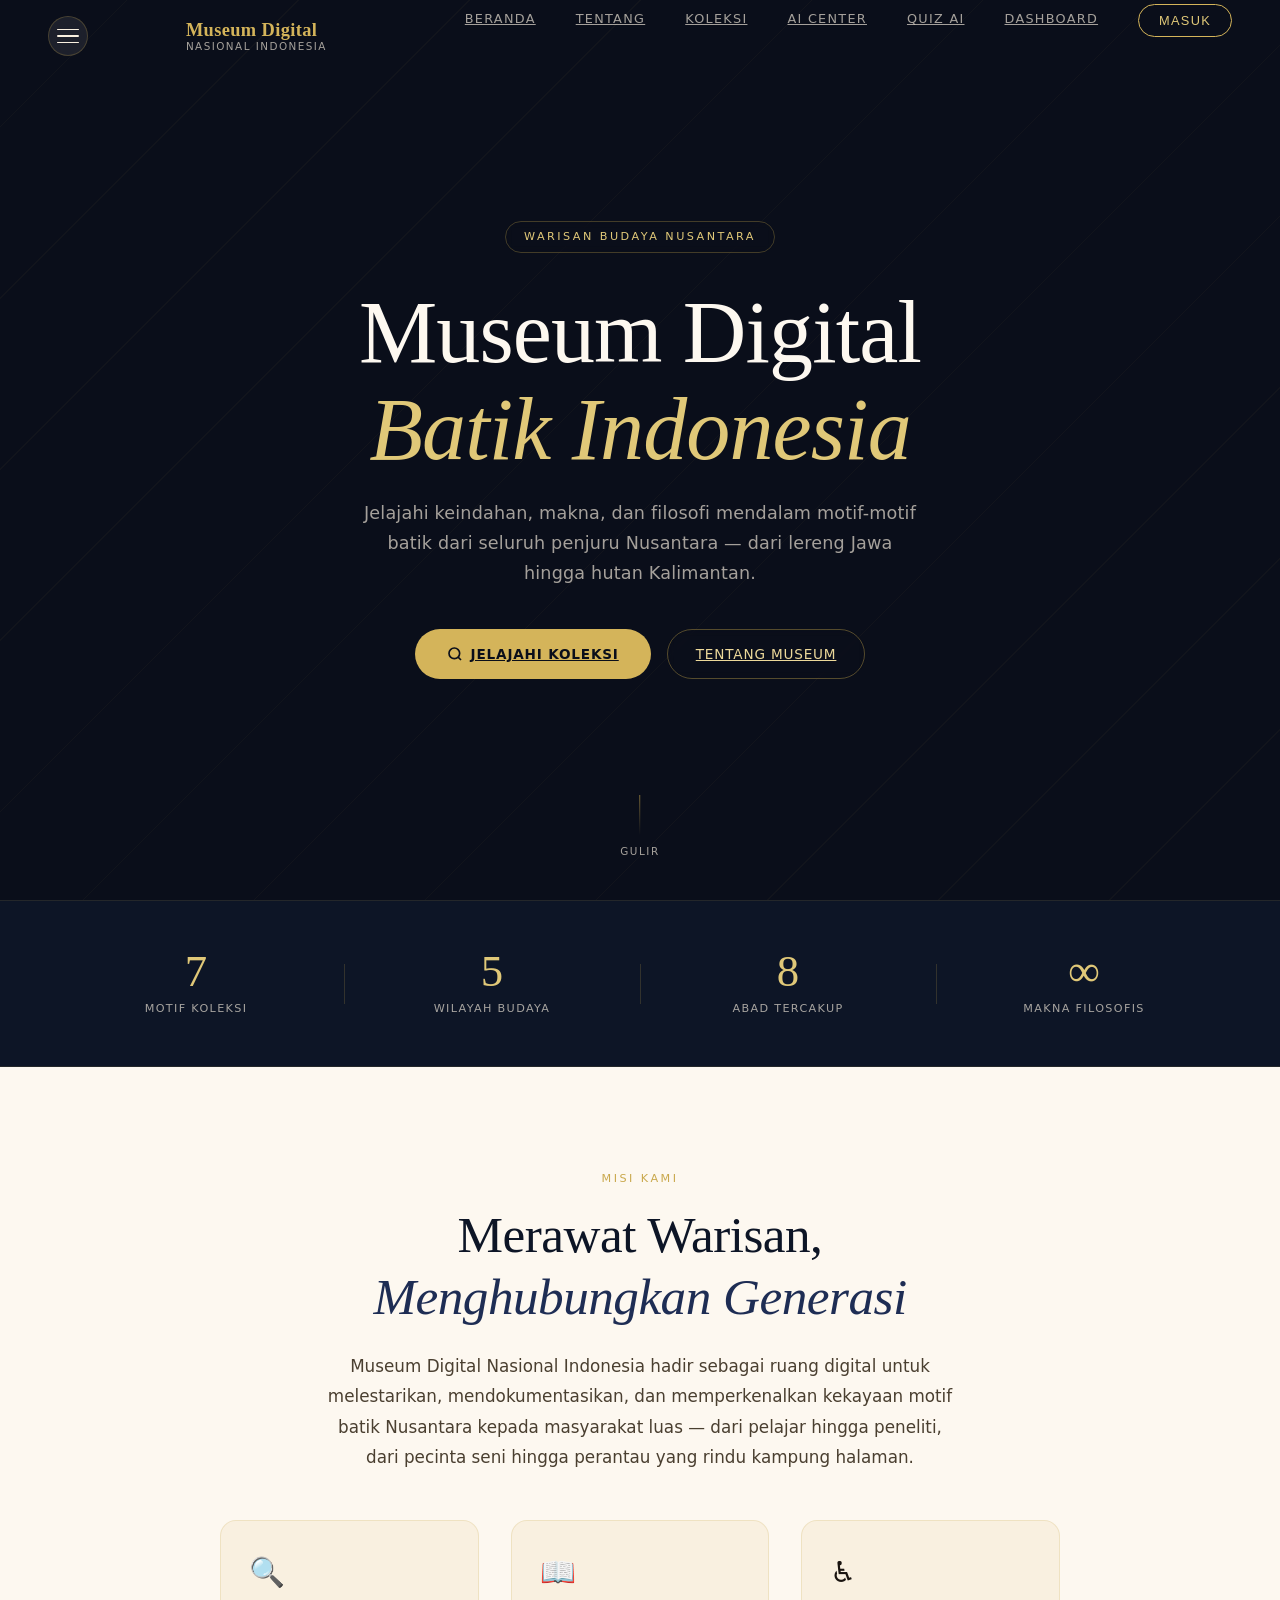
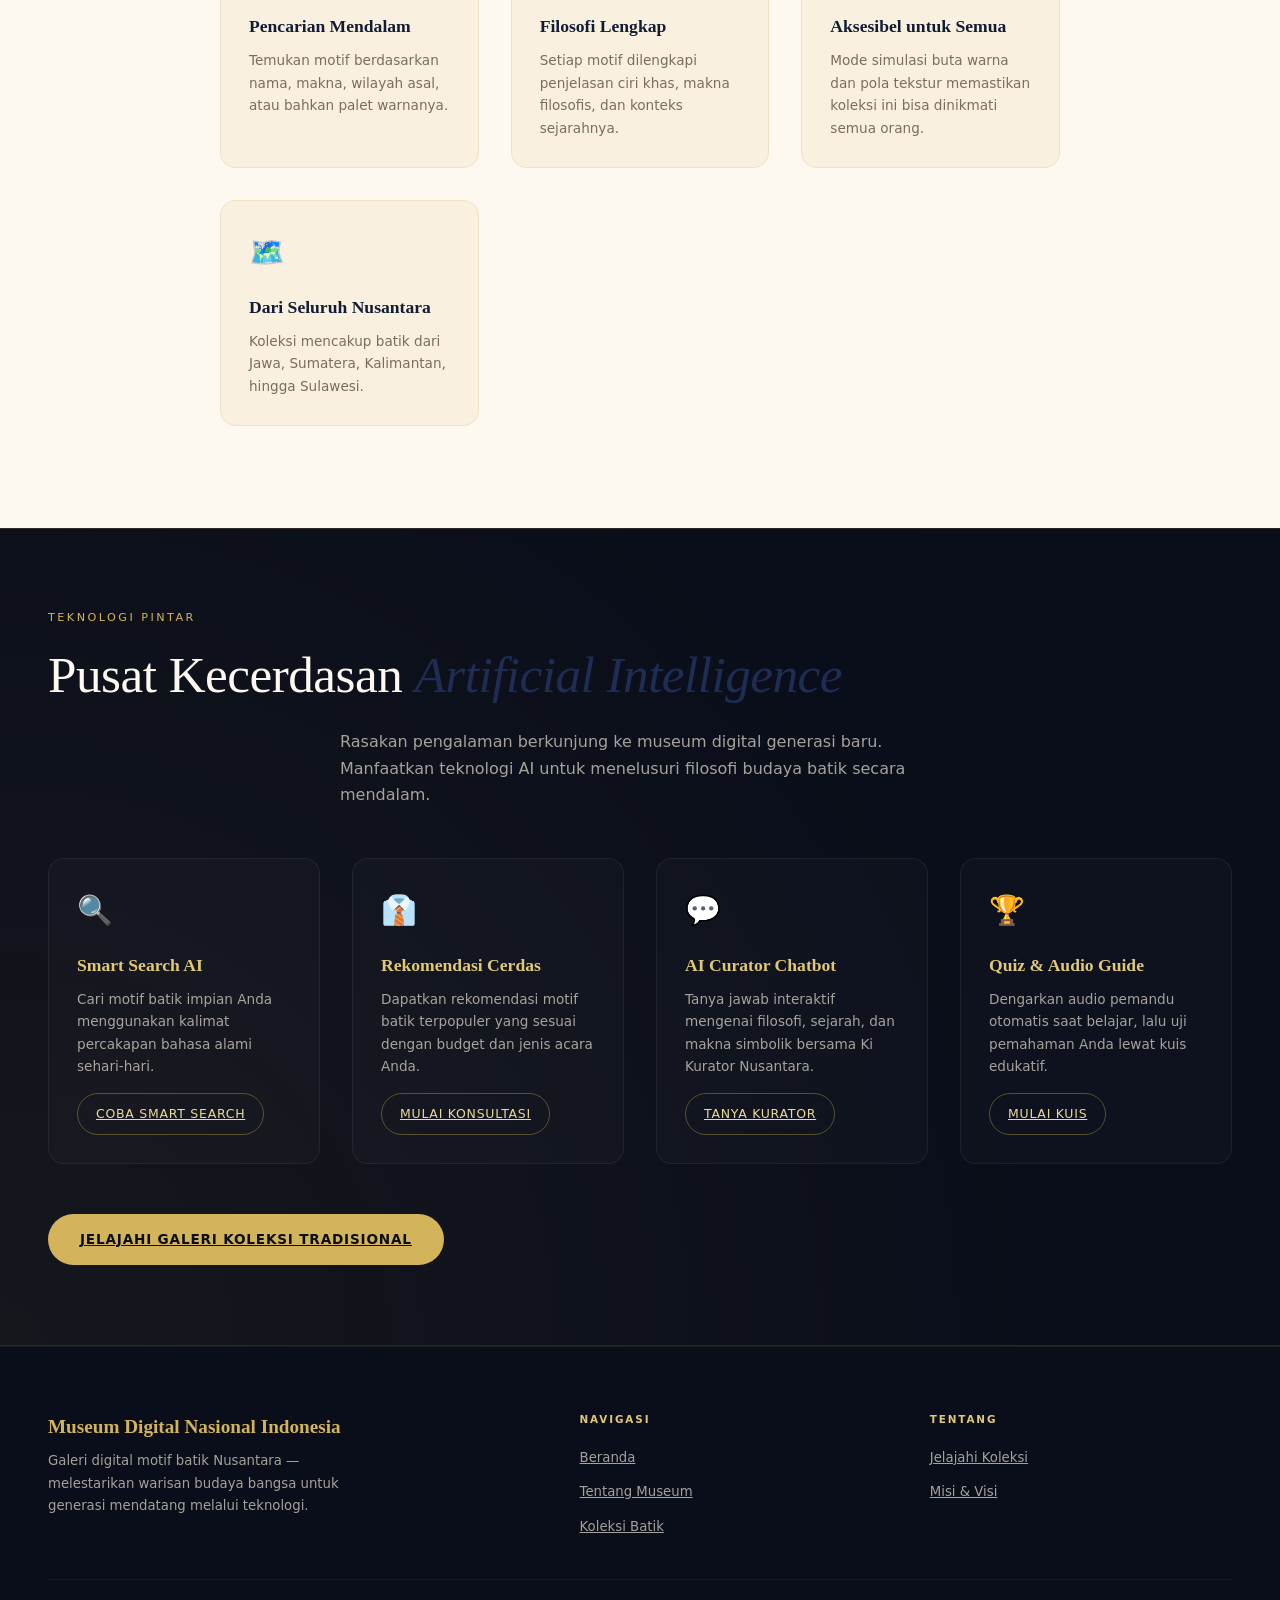
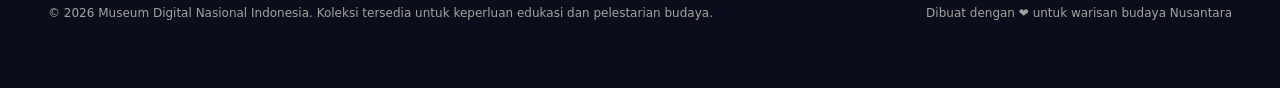
==== commit 17ee0c35: "Update: Museum Digital Nasional" ====
--- a/index.html
+++ b/index.html
@@ -413,7 +413,7 @@
     <script src="js/nav.js"></script>
     <script src="js/colorblind.js"></script>
     <script src="js/modal.js"></script>
-    <script src="js/auth.js"></script>
+    <script src="js/auth.js?v=10"></script>
     <script src="js/admin.js"></script>
     <script src="js/main.js"></script>
 
--- a/css/style.css
+++ b/css/style.css
@@ -1401,3 +1401,108 @@
   color: rgba(255,255,255,0.7) !important;
 }
 
+/* ===== MOBILE RESPONSIVE IMPROVEMENTS (Android & iOS) ===== */
+
+/* Touch targets — lebih besar untuk jari */
+@media (max-width: 768px) {
+  /* Navbar mobile fix */
+  .navbar__logo { margin: 0; }
+  .navbar__logo-title { font-size: 1rem; }
+  .navbar__logo-sub { font-size: 0.6rem; }
+
+  /* Login modal — full viewport safe */
+  .login-modal {
+    width: calc(100vw - 2rem) !important;
+    max-width: 100% !important;
+    max-height: 90svh !important;
+    overflow-y: auto !important;
+    top: 50% !important;
+    padding: 1.25rem !important;
+  }
+  .login-form__label input {
+    padding: 0.85rem 0.9rem !important;
+    font-size: 1rem !important; /* Prevents iOS zoom on input focus */
+  }
+  .login-mode-btn { padding: 0.8rem 0.75rem !important; font-size: 0.85rem !important; }
+  #auth-submit-btn, .btn-full { padding: 0.9rem !important; font-size: 1rem !important; }
+
+  /* Dashboard cards stack vertically */
+  .dashboard-grid {
+    grid-template-columns: repeat(2, 1fr) !important;
+    gap: 0.75rem !important;
+  }
+  .dashboard-stat-card { padding: 1.2rem 0.75rem !important; }
+  .dashboard-stat-card__value { font-size: 1.8rem !important; }
+  .dashboard-stat-card__label { font-size: 0.7rem !important; }
+
+  /* Glass cards padding reduce */
+  .glass-card { padding: 1rem !important; }
+
+  /* Admin section overflow */
+  .dash-section { overflow-x: auto; }
+}
+
+@media (max-width: 480px) {
+  /* Single column dashboard stats */
+  .dashboard-grid {
+    grid-template-columns: 1fr 1fr !important;
+    gap: 0.5rem !important;
+  }
+
+  /* Hero adjustments */
+  .hero__title { font-size: clamp(1.8rem, 7vw, 3rem) !important; }
+
+  /* Reduce font-size on stats */
+  .dashboard-stat-card__value { font-size: 1.6rem !important; }
+
+  /* Login modal full screen on very small devices */
+  .login-modal {
+    width: 100vw !important;
+    border-radius: var(--radius-lg) var(--radius-lg) 0 0 !important;
+    bottom: 0 !important;
+    top: auto !important;
+    transform: none !important;
+    left: 0 !important;
+  }
+
+  /* Admin user modal */
+  #admin-user-modal {
+    width: 100vw !important;
+    max-width: 100% !important;
+    border-radius: var(--radius-lg) var(--radius-lg) 0 0 !important;
+    bottom: 0 !important;
+    top: auto !important;
+    transform: none !important;
+    left: 0 !important;
+    max-height: 85svh !important;
+    overflow-y: auto !important;
+  }
+
+  /* Radar feed font */
+  #admin-radar-feed { font-size: 0.72rem !important; padding: 10px !important; }
+
+  /* Batik grid fix */
+  #batik-grid { grid-template-columns: repeat(2, 1fr) !important; gap: 0.75rem !important; }
+}
+
+/* iOS Safari specific: prevent font-size zoom on input */
+@supports (-webkit-touch-callout: none) {
+  input[type="text"],
+  input[type="email"],
+  input[type="password"],
+  textarea,
+  select {
+    font-size: 16px !important;
+  }
+}
+
+/* Safe area support for notched phones */
+@supports (padding-bottom: env(safe-area-inset-bottom)) {
+  footer {
+    padding-bottom: max(1rem, env(safe-area-inset-bottom));
+  }
+  #nav-menu {
+    padding-bottom: calc(2rem + env(safe-area-inset-bottom));
+  }
+}
+
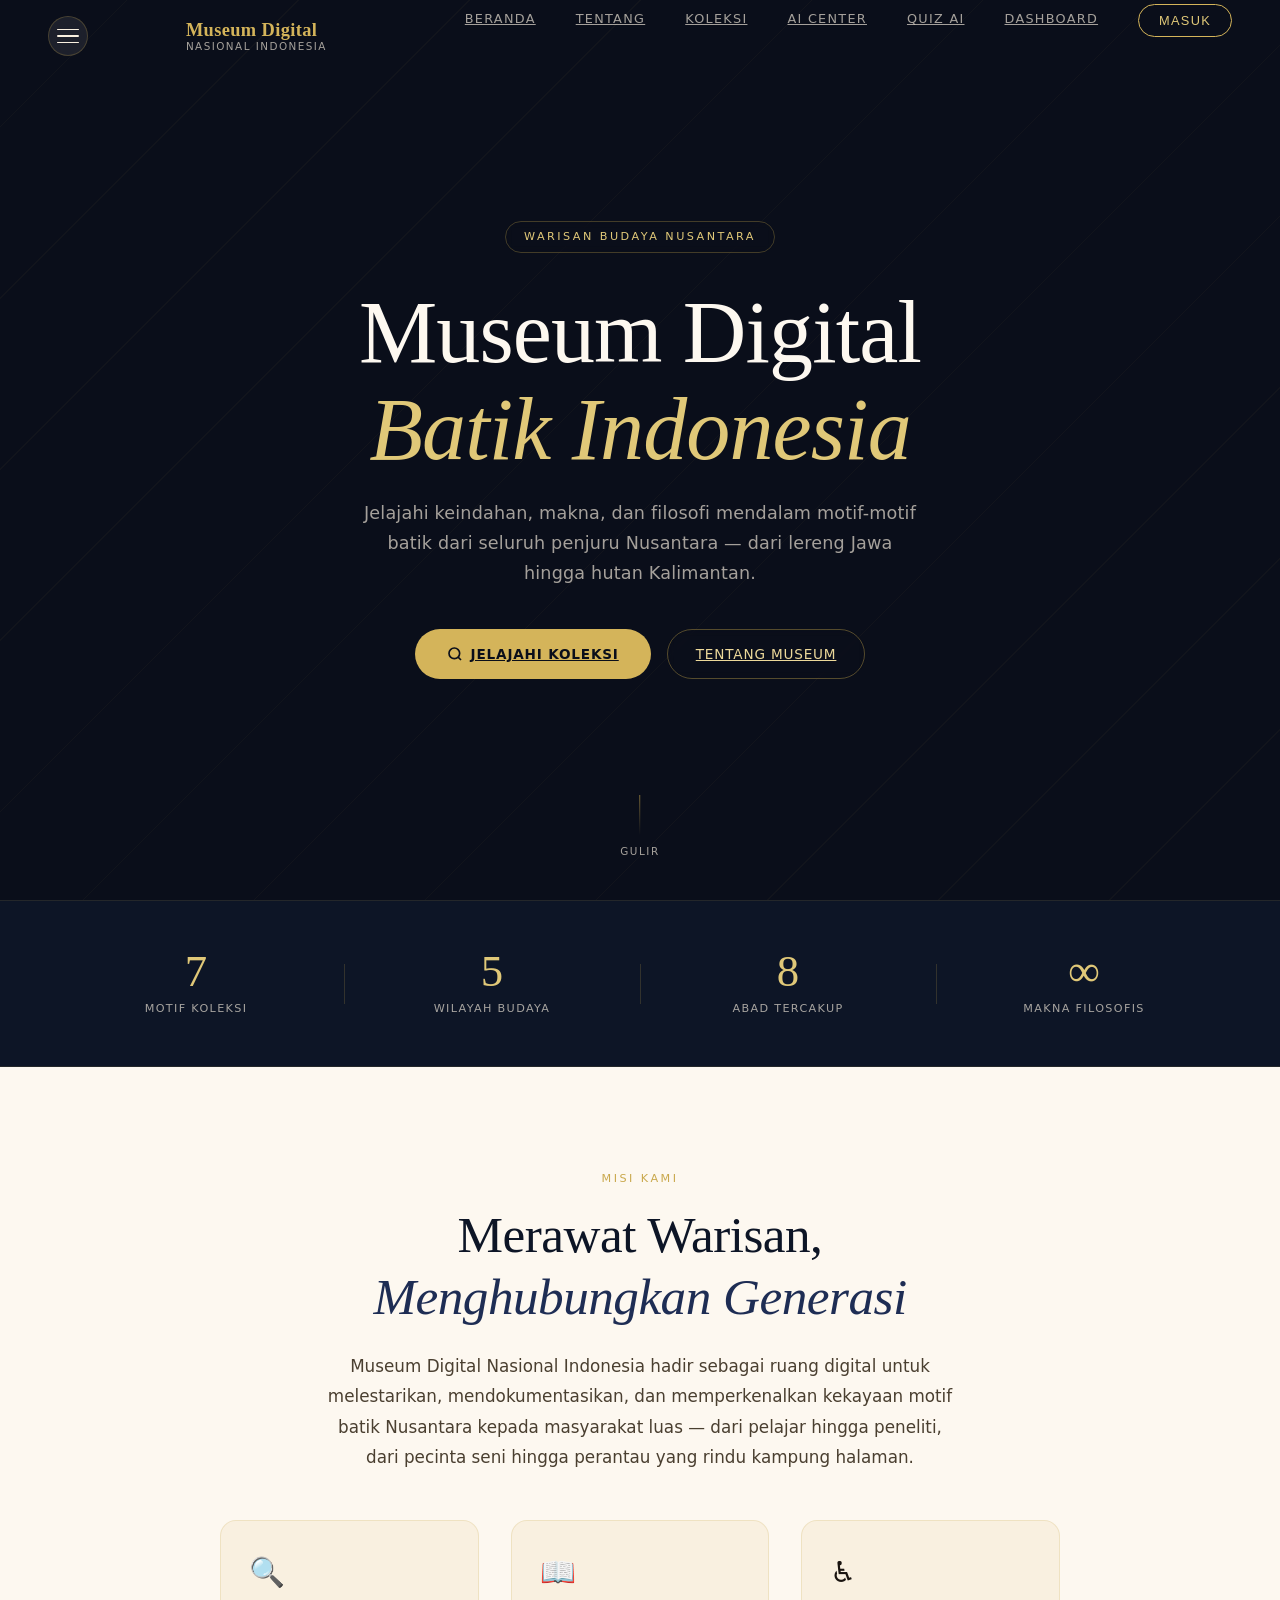
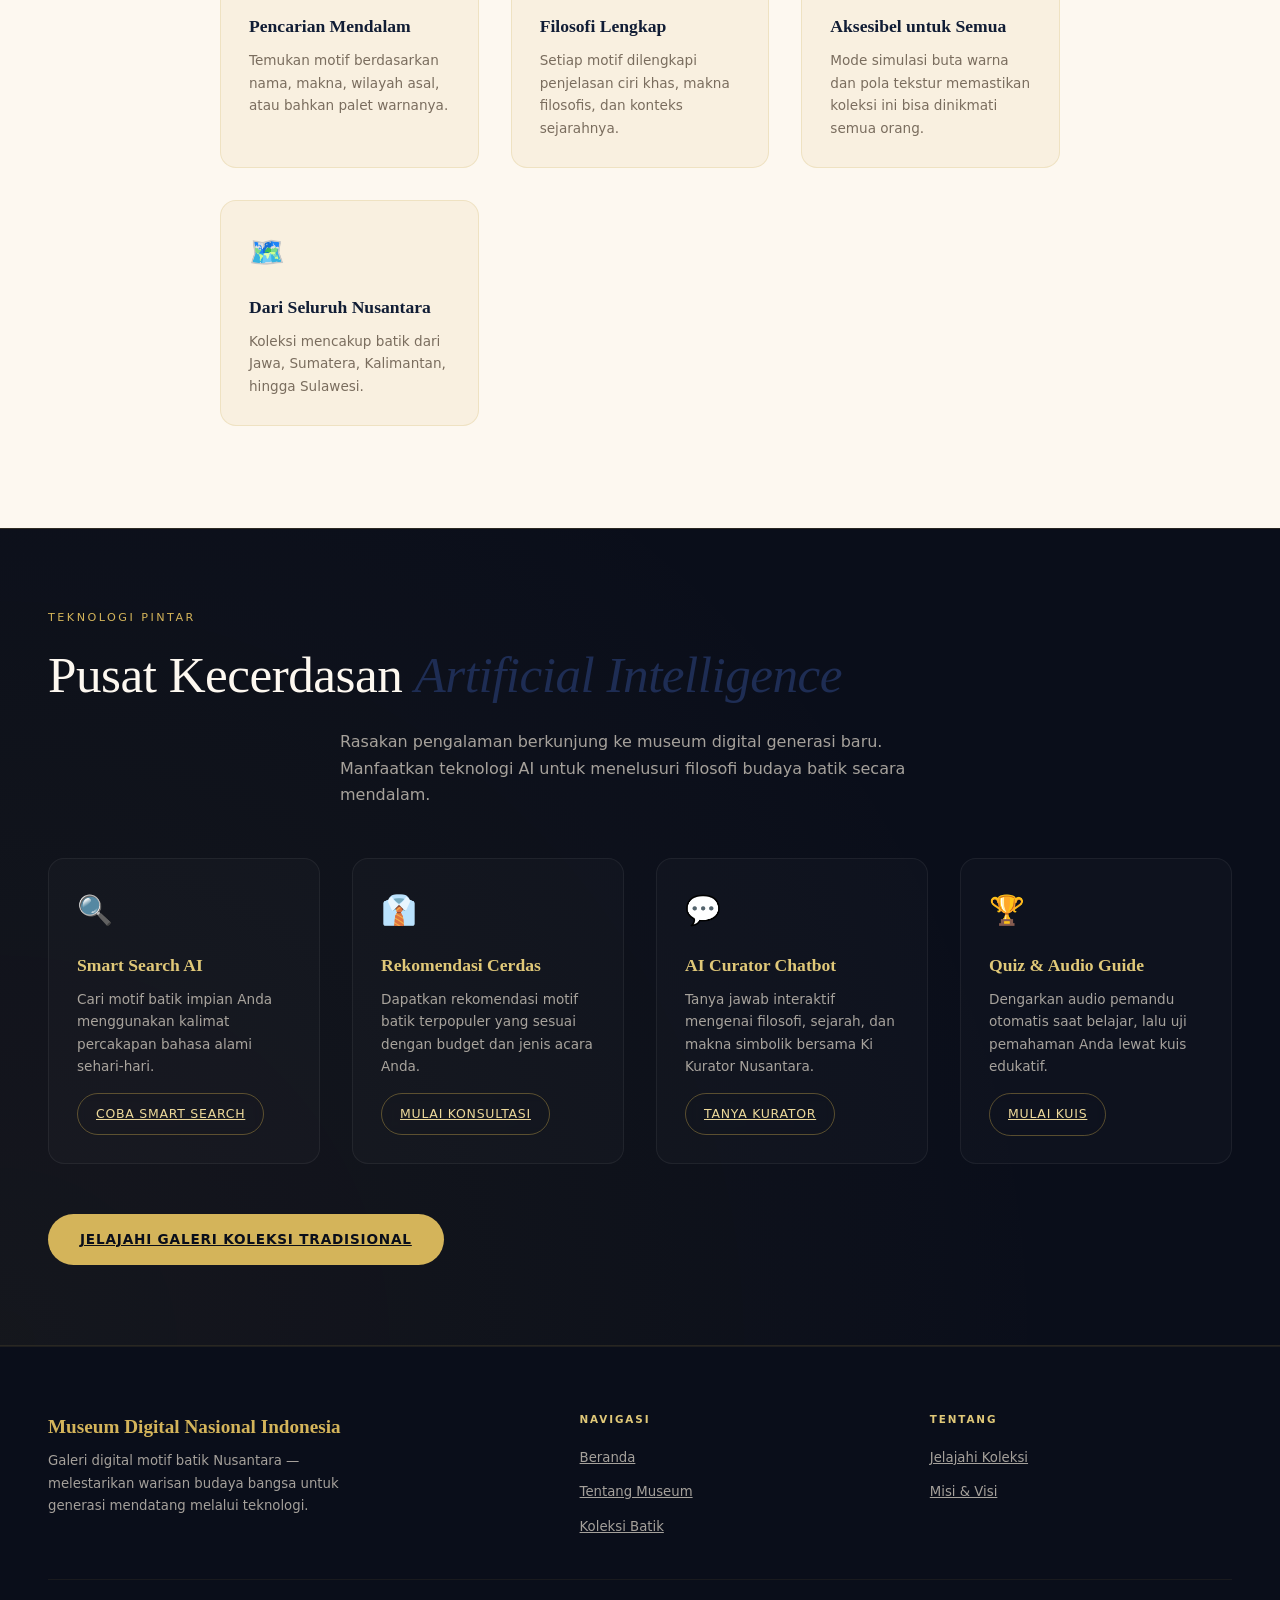
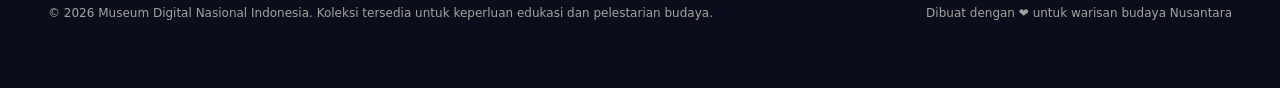
==== commit f8e0e763: "feat: Firebase cross-device sync, mobile fixes, image validation v11" ====
--- a/index.html
+++ b/index.html
@@ -1,4 +1,4 @@
-<!DOCTYPE html>
+﻿<!DOCTYPE html>
 <html lang="id">
   <head>
     <meta charset="UTF-8" />
@@ -409,11 +409,12 @@
 
     <!-- ===================== SCRIPTS ===================== -->
     <!-- Urutan penting: data → komponen → main -->
+    <script src="js/firebase.js"></script>
     <script src="js/data.js"></script>
     <script src="js/nav.js"></script>
     <script src="js/colorblind.js"></script>
     <script src="js/modal.js"></script>
-    <script src="js/auth.js?v=10"></script>
+    <script src="js/auth.js?v=11"></script>
     <script src="js/admin.js"></script>
     <script src="js/main.js"></script>
 
--- a/css/style.css
+++ b/css/style.css
@@ -1506,3 +1506,110 @@
   }
 }
 
+/* ===================== PERBAIKAN MOBILE ===================== */
+
+/* Cegah zoom pada input di iOS */
+@media (max-width: 768px) {
+  input, select, textarea {
+    font-size: 16px !important;
+  }
+
+  /* Navbar — cegah semua item muncul sejajar di HP */
+  .navbar__inner {
+    padding: 0 1rem;
+  }
+
+  /* Modal tidak terpotong keyboard HP */
+  .login-modal,
+  #recovery-modal > div,
+  #gmail-modal > div {
+    max-height: 85vh !important;
+    overflow-y: auto !important;
+    position: relative;
+  }
+
+  /* Pastikan modal overlay bisa scroll saat keyboard muncul */
+  #recovery-modal,
+  #gmail-modal {
+    align-items: flex-start !important;
+    padding-top: 2rem !important;
+    overflow-y: auto !important;
+  }
+
+  /* Gambar batik di card — tampil penuh, tidak terpotong */
+  .batik-card__image {
+    object-fit: contain !important;
+    background: #0a0e1a;
+  }
+
+  /* Dashboard grid — 1 kolom di HP */
+  .dashboard-grid {
+    grid-template-columns: 1fr !important;
+  }
+  .dashboard-layout {
+    grid-template-columns: 1fr !important;
+  }
+
+  /* Admin panel batik — grid 1 kolom */
+  #add-batik-name,
+  #add-batik-region {
+    grid-column: 1 / -1;
+  }
+
+  /* Quiz arena grid — stack di HP */
+  .quiz-lobby-grid {
+    grid-template-columns: 1fr !important;
+  }
+
+  /* Panel saran & reset — tombol full width */
+  #admin-pending-suggestions button,
+  #admin-reset-requests button {
+    width: 100% !important;
+    margin-top: 4px;
+  }
+
+  /* OTP input lebih compact di HP */
+  #rec-input-otp,
+  #gmail-input-otp {
+    font-size: 1.5rem !important;
+    letter-spacing: 0.5rem !important;
+  }
+}
+
+@media (max-width: 480px) {
+  /* Gambar hero section tidak terlalu tinggi */
+  .hero-section,
+  .explorer-header-section {
+    padding-top: 90px !important;
+  }
+
+  /* Teks hero lebih kecil */
+  h1 { font-size: 1.8rem !important; }
+
+  /* Tombol navigasi di quiz lebih kecil */
+  .quiz-mode-btn {
+    padding: 0.65rem 1rem !important;
+    font-size: 0.85rem !important;
+  }
+
+  /* Dashboard stat cards — 3 kolom tetap tapi lebih kecil */
+  .dashboard-stat-card {
+    padding: 0.75rem 0.5rem !important;
+  }
+  .dashboard-stat-card__value {
+    font-size: 1.4rem !important;
+  }
+
+  /* Glass card padding lebih hemat di HP kecil */
+  .glass-card {
+    padding: 1rem !important;
+  }
+
+  /* Login modal lebih compact */
+  .login-modal {
+    padding: 1.25rem !important;
+  }
+  .login-modal__header h3 {
+    font-size: 1.1rem !important;
+  }
+}
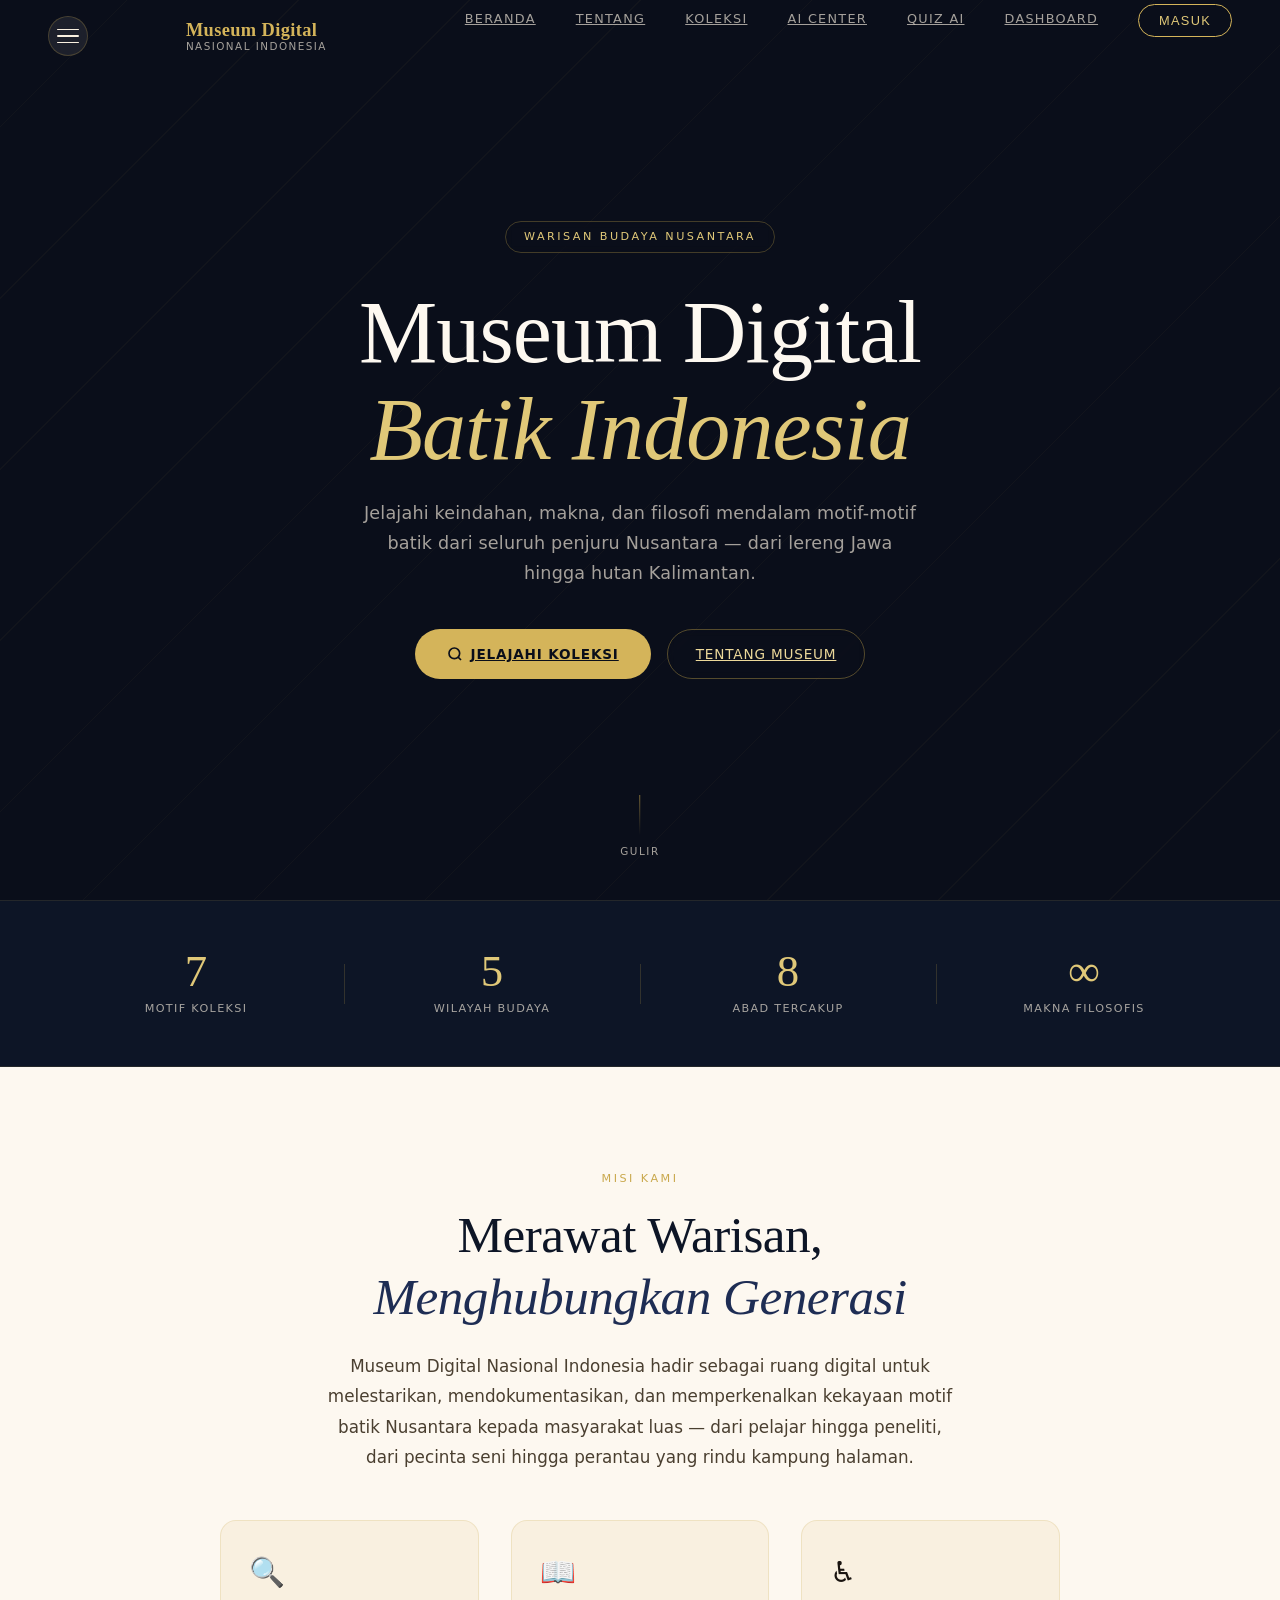
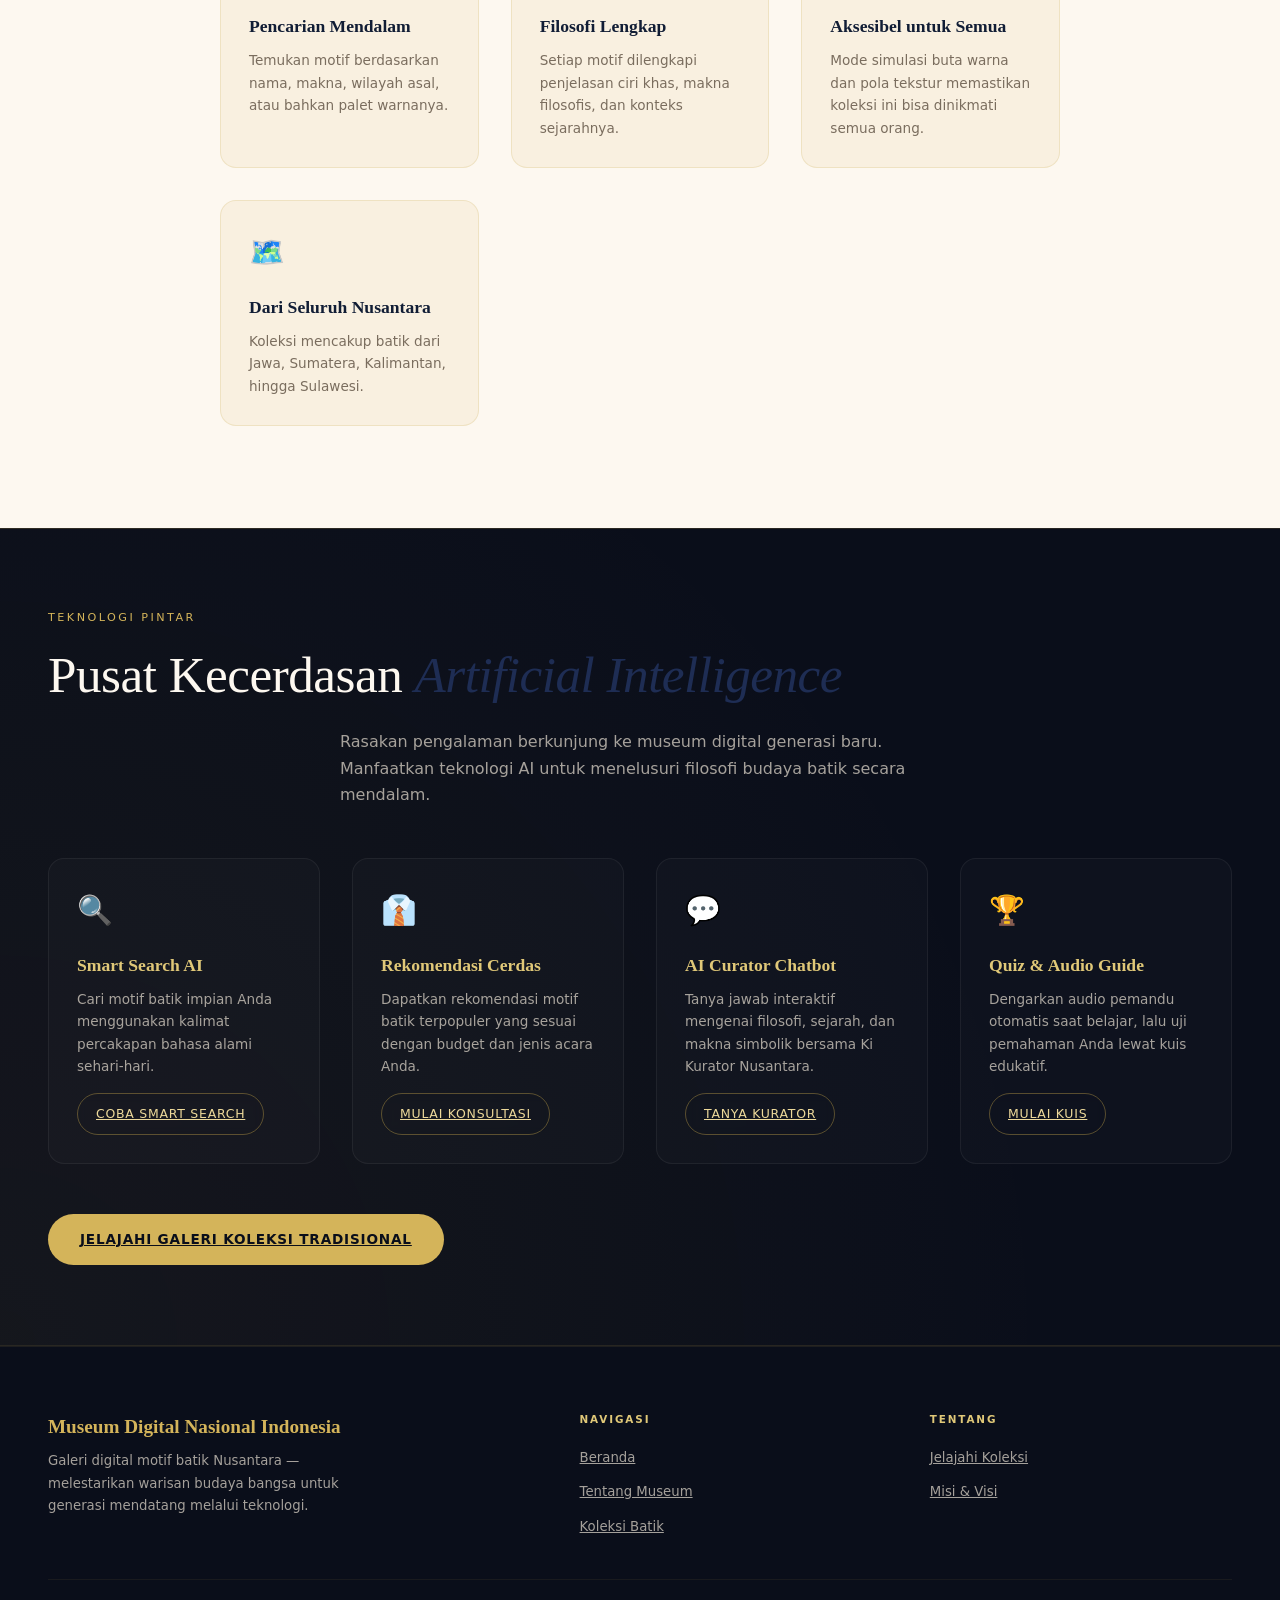
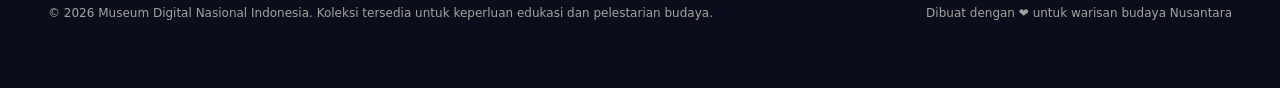
==== commit 01f43e10: "feat: Multiplayer quiz duel mini-games, realtime polling, fix activity and comment sync empty array " ====
--- a/index.html
+++ b/index.html
@@ -21,8 +21,8 @@
 
     <!-- Preconnect font -->
     <!-- CSS -->
-    <link rel="stylesheet" href="css/style.css" />
-    <link rel="stylesheet" href="css/home.css" />
+    <link rel="stylesheet" href="css/style.css?v=14" />
+    <link rel="stylesheet" href="css/home.css?v=14" />
   </head>
 
   <body>
@@ -409,12 +409,13 @@
 
     <!-- ===================== SCRIPTS ===================== -->
     <!-- Urutan penting: data → komponen → main -->
-    <script src="js/firebase.js"></script>
+    <script src="js/firebase.js?v=14"></script>
     <script src="js/data.js"></script>
     <script src="js/nav.js"></script>
     <script src="js/colorblind.js"></script>
     <script src="js/modal.js"></script>
-    <script src="js/auth.js?v=11"></script>
+    <script src="js/auth.js?v=14"></script>
+    <script src="js/duel.js?v=1"></script>
     <script src="js/admin.js"></script>
     <script src="js/main.js"></script>
 
--- a/css/style.css
+++ b/css/style.css
@@ -1156,7 +1156,7 @@
   }
 }
 
-@media (max-width: 768px) {
+@media (max-width: 992px) {
   :root { --sidebar-width: 100%; }
 
   /* Mobile navbar */
@@ -1509,7 +1509,7 @@
 /* ===================== PERBAIKAN MOBILE ===================== */
 
 /* Cegah zoom pada input di iOS */
-@media (max-width: 768px) {
+@media (max-width: 992px) {
   input, select, textarea {
     font-size: 16px !important;
   }
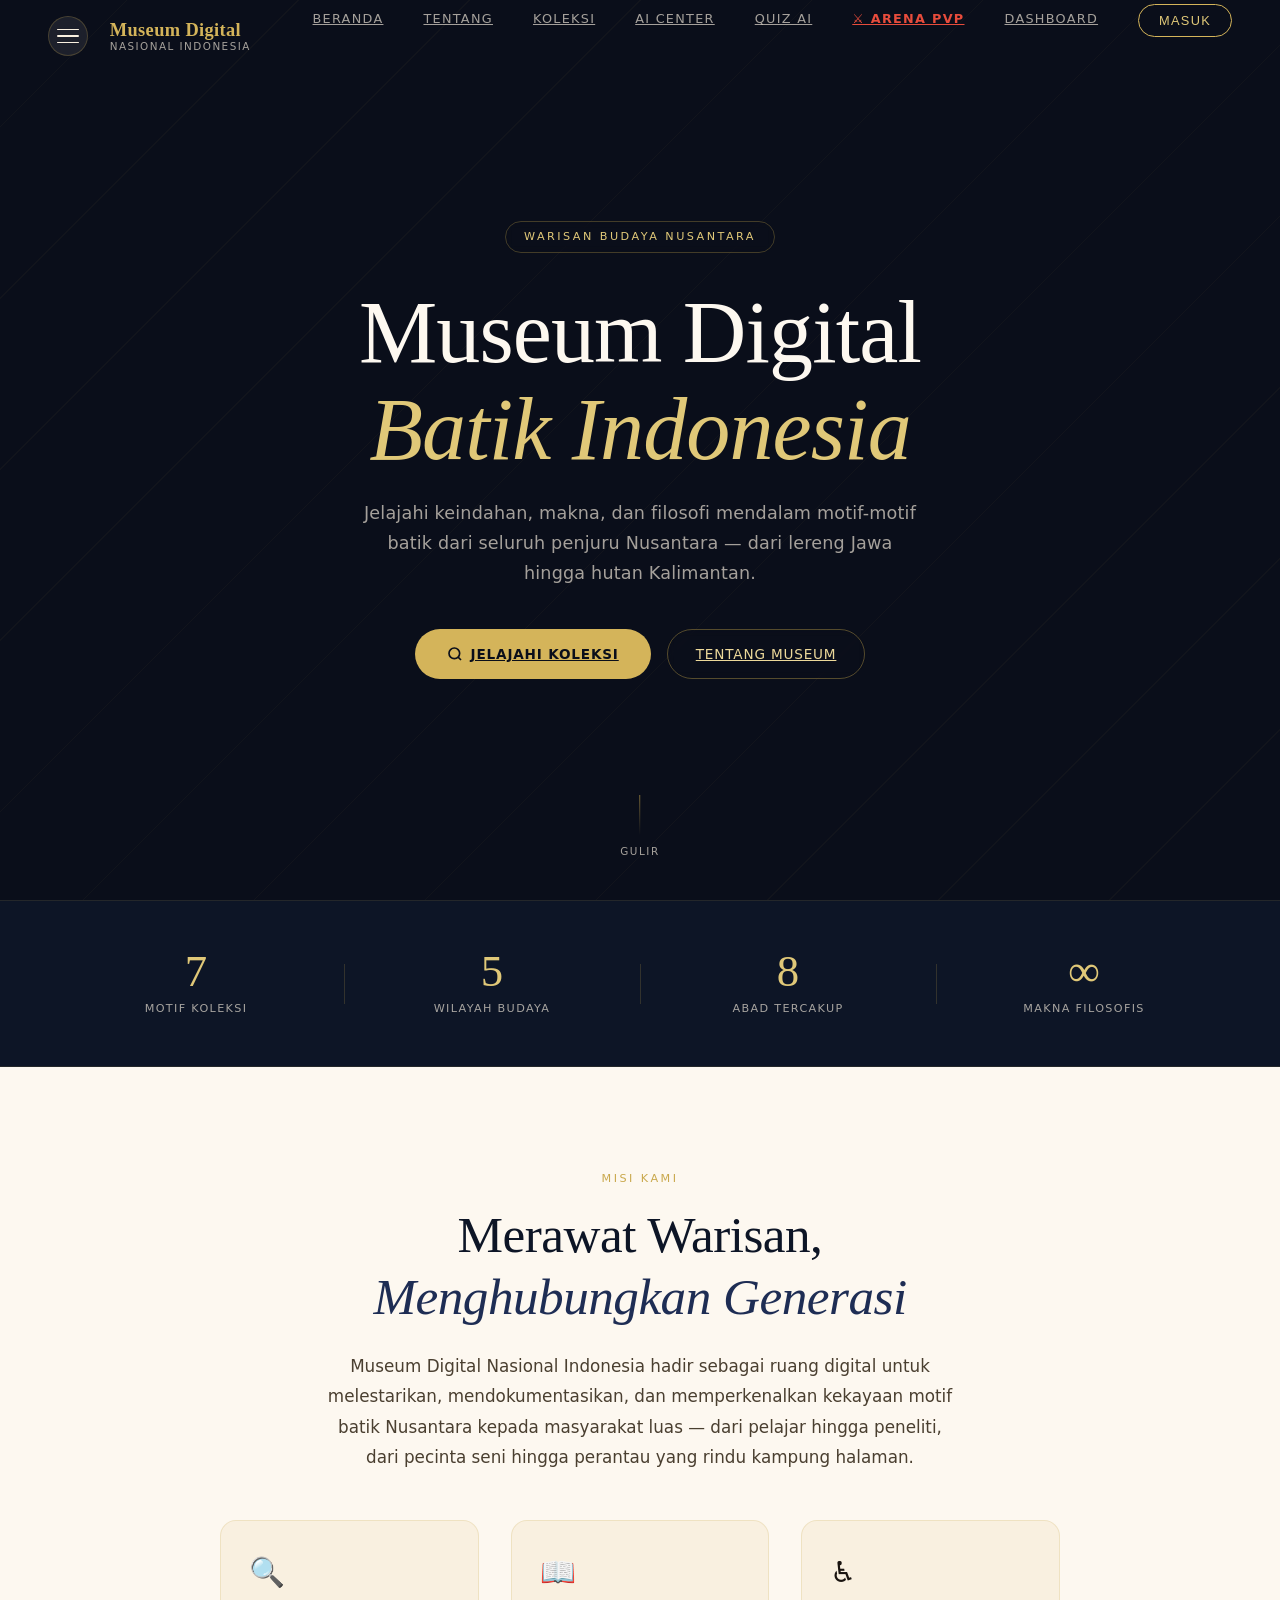
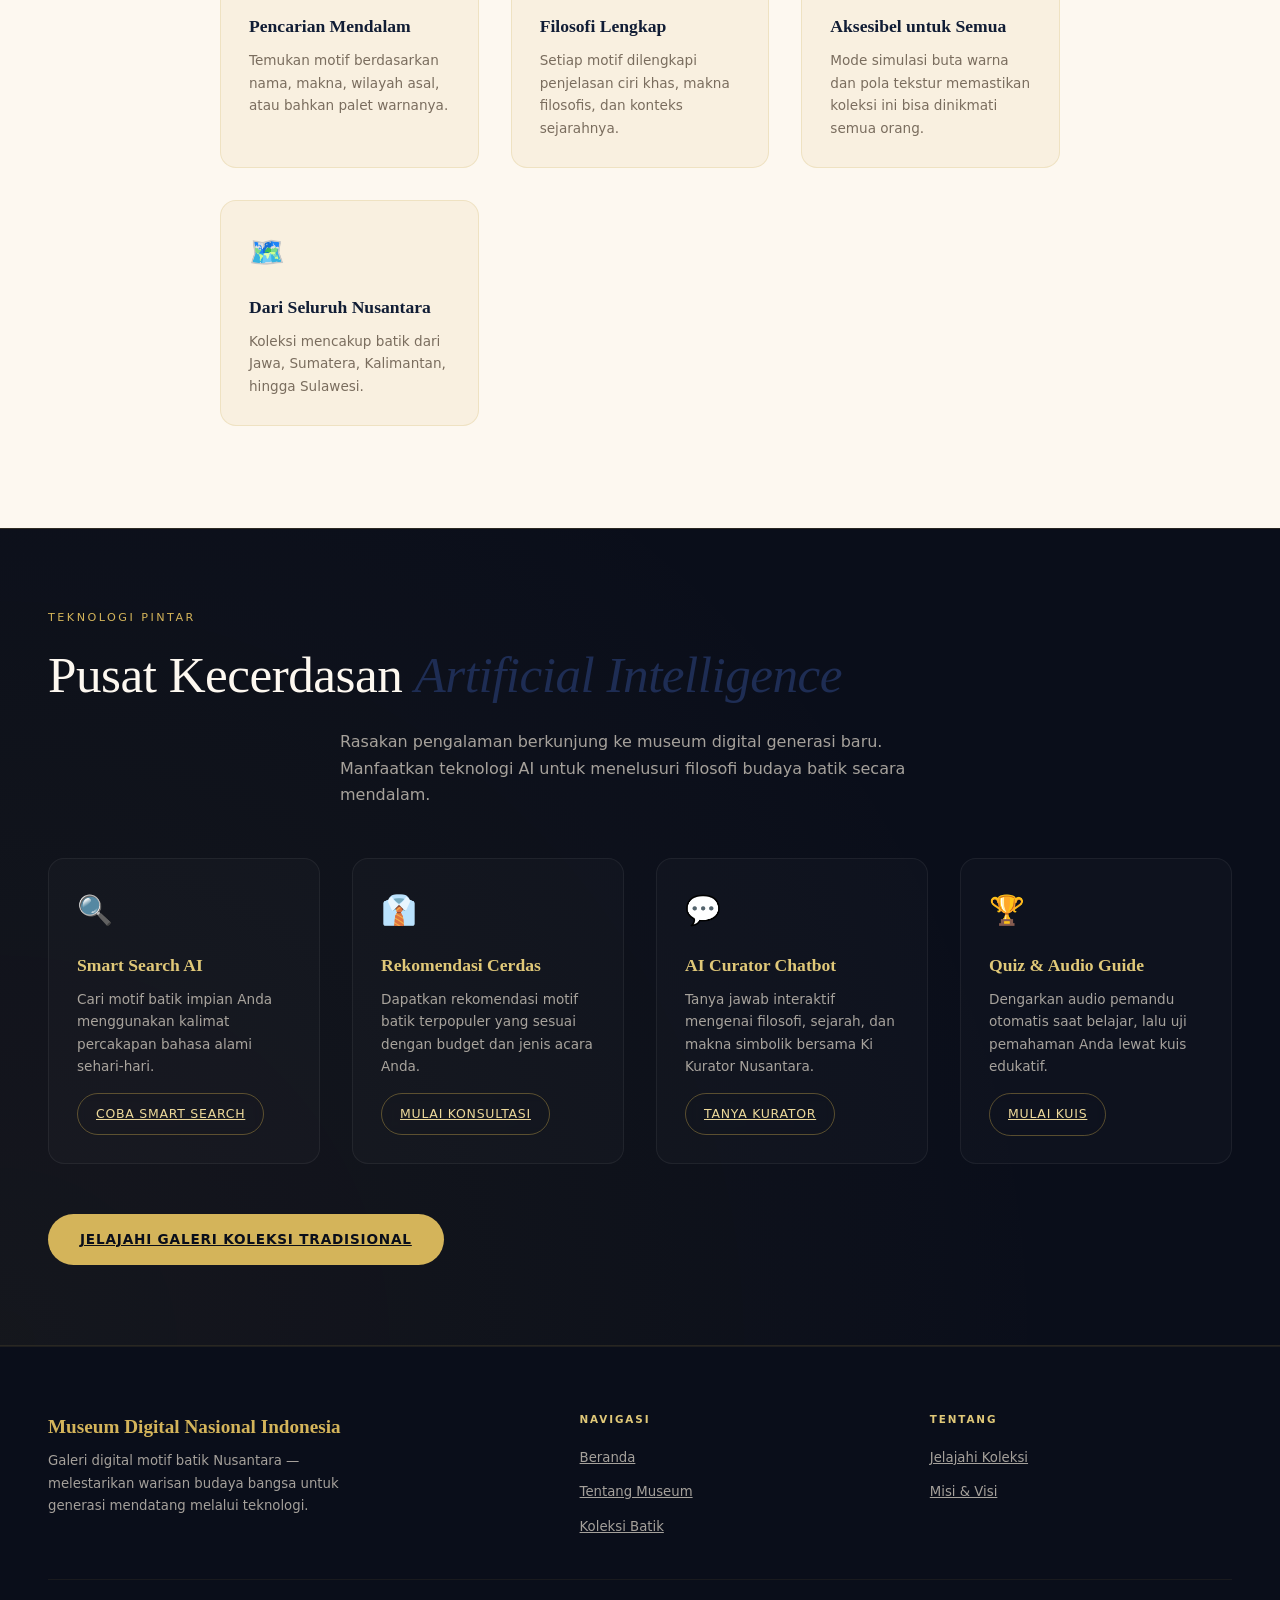
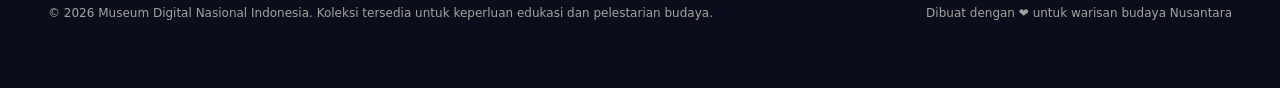
==== commit a887adfb: "feat: Create pvp.html - separate PvP arena page, fix all game bugs, separate leaderboards" ====
--- a/index.html
+++ b/index.html
@@ -69,6 +69,7 @@
           <a href="explorer.html" class="nav-link" role="menuitem">Koleksi</a>
           <a href="ai-center.html" class="nav-link" role="menuitem">AI Center</a>
           <a href="quiz.html" class="nav-link" role="menuitem">Quiz AI</a>
+          <a href="pvp.html" class="nav-link" role="menuitem" style="color:#e74c3c;font-weight:700;">&#x2694;&#xFE0F; Arena PvP</a>
           <a href="dashboard.html" class="nav-link" role="menuitem">Dashboard</a>
           <button id="admin-panel-button" class="nav-link nav-link--button btn-small" type="button" aria-label="Buka panel admin" hidden>Admin</button>
           <button id="login-button" class="nav-link nav-link--button" type="button" aria-label="Masuk atau profil pengguna">Masuk</button>
@@ -416,6 +417,7 @@
     <script src="js/modal.js"></script>
     <script src="js/auth.js?v=14"></script>
     <script src="js/duel.js?v=1"></script>
+    <script src="js/pvp.js?v=1"></script>
     <script src="js/admin.js"></script>
     <script src="js/main.js"></script>
 
--- a/css/style.css
+++ b/css/style.css
@@ -172,6 +172,7 @@
   width: 40px; height: 40px; padding: 8px;
   background: none; border: none; cursor: pointer;
   z-index: 110; position: relative;
+  color: var(--text-light);
 }
 .accessibility-toggle {
   position: absolute; left: 0; top: 50%; transform: translateY(-50%);
